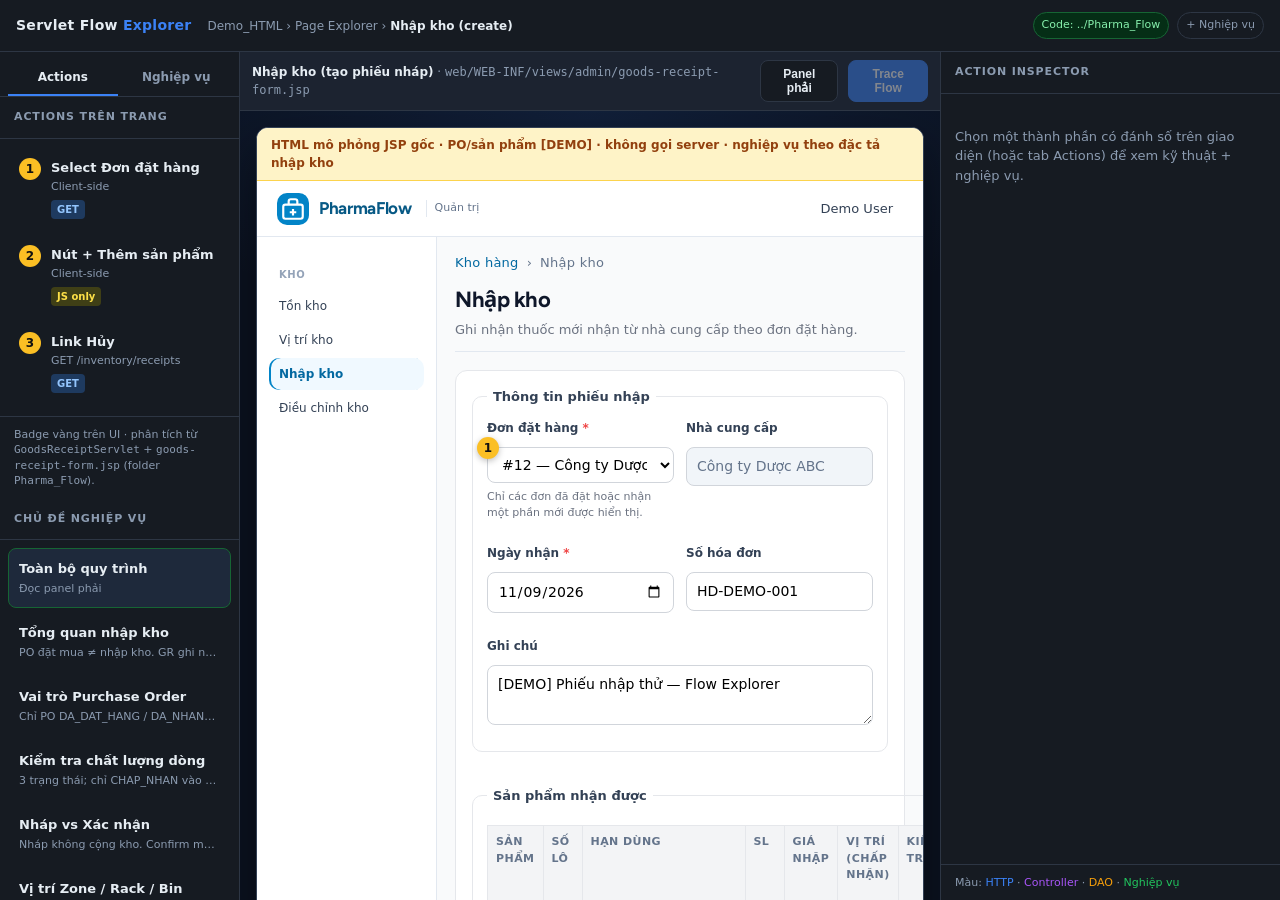
==== nhap-kho-form.html @ ac35ab18 "firsst commit" ====
<!DOCTYPE html>
<html lang="vi">
<head>
  <meta charset="UTF-8">
  <meta name="viewport" content="width=device-width, initial-scale=1.0">
  <title>Page Explorer — Nhập kho | Demo_HTML</title>
  <link rel="stylesheet" href="css/main.css">
  <link rel="stylesheet" href="css/explorer.css">
</head>
<body>
<div class="sfe-app">
  <header class="sfe-topbar">
    <div class="sfe-logo">Servlet Flow <span>Explorer</span></div>
    <div class="sfe-crumb">
      <a class="sfe-crumb-link" href="index.html">Demo_HTML</a>
      › Page Explorer › <strong>Nhập kho (create)</strong>
    </div>
    <div class="sfe-topbar-right">
      <span class="sfe-chip ok">Code: ../Pharma_Flow</span>
      <span class="sfe-chip">+ Nghiệp vụ</span>
    </div>
  </header>

  <div class="sfe-body">
    <aside class="sfe-left">
      <div class="sfe-tabs" role="tablist">
        <button type="button" id="sfeTabActions" class="active" role="tab">Actions</button>
        <button type="button" id="sfeTabBiz" role="tab">Nghiệp vụ</button>
      </div>

      <div class="sfe-left-pane" id="sfeLeftActions">
        <div class="sfe-panel-head">Actions trên trang</div>
        <ul class="sfe-action-list" id="sfeActionList"></ul>
        <div class="sfe-hint-bar">
          Badge vàng trên UI · phân tích từ
          <code>GoodsReceiptServlet</code> + <code>goods-receipt-form.jsp</code>
          (folder <code>Pharma_Flow</code>).
        </div>
      </div>

      <div class="sfe-left-pane" id="sfeLeftBiz" hidden>
        <div class="sfe-panel-head">Chủ đề nghiệp vụ</div>
        <div class="sfe-biz-topics" id="sfeBizTopicList"></div>
      </div>
    </aside>

    <main class="sfe-center">
      <div class="sfe-toolbar">
        <span id="sfePageInfo">Đang tải…</span>
        <span class="spacer"></span>
        <button type="button" class="sfe-btn" id="sfeInspectorToggle">Panel phải</button>
        <button type="button" class="sfe-btn primary" id="sfeTraceBtn" disabled>Trace Flow</button>
      </div>

      <div class="sfe-viewport">
        <div class="sfe-frame admin-layout">
          <div class="sfe-demo-banner">
            HTML mô phỏng JSP gốc · PO/sản phẩm [DEMO] · không gọi server · nghiệp vụ theo đặc tả nhập kho
          </div>

          <header class="admin-topbar">
            <a class="brand" href="#" onclick="return false;">
              <span class="brand-mark">
                <svg width="26" height="26" viewBox="0 0 24 24" fill="none" stroke="currentColor" stroke-width="2" aria-hidden="true">
                  <rect x="3" y="8" width="18" height="13" rx="2"/>
                  <path d="M8 8V5a2 2 0 0 1 2-2h4a2 2 0 0 1 2 2v3"/>
                  <path d="M12 12v6M9 15h6"/>
                </svg>
              </span>
              <span class="brand-name">PharmaFlow</span>
              <span class="brand-tag">Quản trị</span>
            </a>
            <div class="admin-topbar-actions">
              <span class="icon-btn"><span class="icon-label">Demo User</span></span>
            </div>
          </header>

          <div class="admin-shell">
            <aside class="admin-sidebar">
              <nav class="admin-nav" aria-label="Mục quản trị">
                <span class="admin-nav-label">Kho</span>
                <a class="admin-nav-link" href="#" onclick="return false;">Tồn kho</a>
                <a class="admin-nav-link" href="#" onclick="return false;">Vị trí kho</a>
                <a class="admin-nav-link current" href="#" onclick="return false;">Nhập kho</a>
                <a class="admin-nav-link" href="#" onclick="return false;">Điều chỉnh kho</a>
              </nav>
            </aside>

            <div class="admin-main">
              <nav class="crumbs" aria-label="Breadcrumb">
                <a href="#" onclick="return false;">Kho hàng</a>
                <span aria-hidden="true"> › </span>
                <span>Nhập kho</span>
              </nav>

              <div class="section-head">
                <div>
                  <h2>Nhập kho</h2>
                  <p class="section-sub">Ghi nhận thuốc mới nhận từ nhà cung cấp theo đơn đặt hàng.</p>
                </div>
              </div>

              <div class="profile-card">
                <form class="profile-form" method="post" id="grForm"
                      action="/Pharma_Flow/inventory/receipts?action=create"
                      data-reload-url="/Pharma_Flow/inventory/receipts?action=new">

                  <fieldset class="profile-group">
                    <legend>Thông tin phiếu nhập</legend>
                    <div class="profile-grid">
                      <div class="form-field">
                        <label for="purchaseOrderId">Đơn đặt hàng <span class="req">*</span></label>
                        <div class="sfe-hotspot" data-action-id="po-change">
                          <span class="sfe-hotspot-mark">1</span>
                          <select id="purchaseOrderId" name="purchaseOrderId" required>
                            <option value="">— Chọn đơn đặt hàng —</option>
                            <option value="12" selected>#12 — Công ty Dược ABC (2026-11-01)</option>
                            <option value="15">#15 — MedSupply XYZ (2026-11-05)</option>
                          </select>
                        </div>
                        <span class="field-hint">Chỉ các đơn đã đặt hoặc nhận một phần mới được hiển thị.</span>
                      </div>

                      <div class="form-field">
                        <label for="supplierName">Nhà cung cấp</label>
                        <input type="text" id="supplierName" readonly value="Công ty Dược ABC"
                               placeholder="— tự động điền từ đơn đặt hàng —">
                      </div>

                      <div class="form-field">
                        <label for="receiptDate">Ngày nhận <span class="req">*</span></label>
                        <input type="date" id="receiptDate" name="receiptDate" required value="2026-11-09">
                      </div>

                      <div class="form-field">
                        <label for="invoiceNumber">Số hóa đơn</label>
                        <input type="text" id="invoiceNumber" name="invoiceNumber" maxlength="100"
                               value="HD-DEMO-001" placeholder="Tham chiếu hóa đơn nhà cung cấp">
                      </div>
                    </div>

                    <div class="form-field">
                      <label for="note">Ghi chú</label>
                      <textarea id="note" name="note" rows="2" maxlength="500"
                                placeholder="Ghi chú tùy chọn cho phiếu nhập này">[DEMO] Phiếu nhập thử — Flow Explorer</textarea>
                    </div>
                  </fieldset>

                  <fieldset class="profile-group">
                    <legend>Sản phẩm nhận được</legend>
                    <table class="admin-table gr-items-table">
                      <thead>
                      <tr>
                        <th style="width:26%">Sản phẩm</th>
                        <th style="width:13%">Số lô</th>
                        <th style="width:11%">Hạn dùng</th>
                        <th style="width:8%">SL</th>
                        <th style="width:11%">Giá nhập</th>
                        <th style="width:16%">Vị trí (Chấp nhận)</th>
                        <th style="width:11%">Kiểm tra</th>
                        <th style="width:14%">Lý do từ chối</th>
                        <th style="width:6%"></th>
                      </tr>
                      </thead>
                      <tbody id="itemsBody">
                      <tr class="gr-item-row">
                        <td>
                          <select name="poItemId" class="gr-product" required>
                            <option value="">— Sản phẩm —</option>
                            <option value="101" selected
                                    data-product-id="55"
                                    data-ordered="100"
                                    data-received="20"
                                    data-remaining="80"
                                    data-cost="15000">Paracetamol 500mg (PARA500)</option>
                            <option value="102"
                                    data-product-id="56"
                                    data-ordered="50"
                                    data-received="0"
                                    data-remaining="50"
                                    data-cost="22000">Vitamin C 1000mg (VITC1K)</option>
                          </select>
                          <span class="gr-remaining field-hint">Đã đặt: 100 | Đã nhận: 20 | Còn lại: 80</span>
                        </td>
                        <td><input type="text" name="batchNumber" class="gr-batch" maxlength="100" value="LOT-A01" required></td>
                        <td><input type="date" name="expiryDate" class="gr-expiry" value="2027-06-30" required></td>
                        <td><input type="number" name="quantity" class="gr-qty" min="1" step="1" value="40" required></td>
                        <td><input type="number" name="costPrice" class="gr-cost" min="0" step="1" value="15000" required></td>
                        <td class="gr-loc-cell">
                          <select class="gr-zone">
                            <option value="">Khu</option>
                            <option value="1" selected>A</option>
                            <option value="2">B</option>
                          </select>
                          <select class="gr-rack">
                            <option value="">Kệ</option>
                            <option value="11" selected>A-01</option>
                          </select>
                          <select name="binId" class="gr-bin">
                            <option value="">Ngăn</option>
                            <option value="111" selected>A-01-01</option>
                          </select>
                        </td>
                        <td>
                          <select name="inspectionResult" class="gr-inspection">
                            <option value="CHO_KIEM_TRA" selected>Chờ kiểm tra</option>
                            <option value="CHAP_NHAN">Chấp nhận</option>
                            <option value="TU_CHOI">Từ chối</option>
                          </select>
                        </td>
                        <td>
                          <input type="text" name="rejectionReason" class="gr-reason" maxlength="500"
                                 placeholder="VD: Hết hạn, Vỡ hộp" hidden>
                        </td>
                        <td><button type="button" class="btn btn-ghost btn-sm btn-danger gr-remove">Xóa</button></td>
                      </tr>
                      </tbody>
                    </table>

                    <div>
                      <span class="sfe-hotspot sfe-hotspot--inline" data-action-id="add-item">
                        <span class="sfe-hotspot-mark">2</span>
                        <button type="button" class="btn btn-secondary btn-sm" id="addItemBtn">+ Thêm sản phẩm</button>
                      </span>
                      <span class="field-hint">Một sản phẩm trong đơn có thể nhận nhiều lô — thêm dòng khác cho cùng sản phẩm.</span>
                    </div>
                  </fieldset>

                  <div class="gr-summary" id="grSummary">
                    <span>0 dòng chấp nhận (0 đơn vị sẽ vào kho)</span>
                    <span>0 dòng từ chối (0 đơn vị loại ra)</span>
                    <span>Giá trị chấp nhận: 0 VND</span>
                  </div>

                  <div class="profile-actions">
                    <span class="sfe-hotspot sfe-hotspot--inline" data-action-id="cancel-link">
                      <span class="sfe-hotspot-mark">3</span>
                      <a class="btn btn-ghost" href="/Pharma_Flow/inventory/receipts" onclick="return false;">Hủy</a>
                    </span>
                    <span class="sfe-hotspot sfe-hotspot--inline" data-action-id="save-draft">
                      <span class="sfe-hotspot-mark">4</span>
                      <button type="submit" name="submitAction" value="draft" class="btn btn-secondary">Lưu nháp</button>
                    </span>
                  </div>
                </form>
              </div>
            </div>
          </div>
        </div>
      </div>
    </main>

    <aside class="sfe-right">
      <div class="sfe-panel-head" id="sfeRightHead">Action Inspector</div>
      <div class="sfe-inspector" id="sfeInspector"></div>
      <div class="sfe-inspector" id="sfeBizPanel" hidden></div>
      <div class="sfe-hint-bar">
        Màu:
        <span class="sfe-legend-http">HTTP</span> ·
        <span class="sfe-legend-ctrl">Controller</span> ·
        <span class="sfe-legend-dao">DAO</span> ·
        <span class="sfe-legend-ok">Nghiệp vụ</span>
      </div>
    </aside>
  </div>
</div>

<template id="grRowTemplate">
  <tr class="gr-item-row">
    <td>
      <select name="poItemId" class="gr-product" required>
        <option value="">— Sản phẩm —</option>
        <option value="101" data-product-id="55" data-ordered="100" data-received="20" data-remaining="80" data-cost="15000">Paracetamol 500mg (PARA500)</option>
        <option value="102" data-product-id="56" data-ordered="50" data-received="0" data-remaining="50" data-cost="22000">Vitamin C 1000mg (VITC1K)</option>
      </select>
      <span class="gr-remaining field-hint"></span>
    </td>
    <td><input type="text" name="batchNumber" class="gr-batch" maxlength="100" required></td>
    <td><input type="date" name="expiryDate" class="gr-expiry" required></td>
    <td><input type="number" name="quantity" class="gr-qty" min="1" step="1" required></td>
    <td><input type="number" name="costPrice" class="gr-cost" min="0" step="1" required></td>
    <td class="gr-loc-cell">
      <select class="gr-zone"><option value="">Khu</option><option value="1">A</option><option value="2">B</option></select>
      <select class="gr-rack"><option value="">Kệ</option></select>
      <select name="binId" class="gr-bin"><option value="">Ngăn</option></select>
    </td>
    <td>
      <select name="inspectionResult" class="gr-inspection">
        <option value="CHO_KIEM_TRA">Chờ kiểm tra</option>
        <option value="CHAP_NHAN">Chấp nhận</option>
        <option value="TU_CHOI">Từ chối</option>
      </select>
    </td>
    <td><input type="text" name="rejectionReason" class="gr-reason" maxlength="500" placeholder="VD: Hết hạn, Vỡ hộp" hidden></td>
    <td><button type="button" class="btn btn-ghost btn-sm btn-danger gr-remove">Xóa</button></td>
  </tr>
</template>

<script src="data/nhap-kho-form-actions.js"></script>
<script src="data/nhap-kho-nghiep-vu.js"></script>
<script src="js/page-explorer.js"></script>
</body>
</html>
---- css/main.css ----
/* PharmaFlow — Home Page stylesheet */

/* Clean Medical theme — Google Fonts */
@import url('https://fonts.googleapis.com/css2?family=Figtree:wght@400;500;600;700;800&family=Noto+Sans:wght@400;500;600;700&family=IBM+Plex+Mono:wght@500;600&display=swap');

:root {
    --teal-50:  #f0fdfa;
    --teal-100: #ccfbf1;
    --teal-200: #99f6e4;
    --teal-500: #14b8a6;
    --teal-600: #0d9488;
    --teal-700: #0f766e;
    --teal-900: #134e4a;
    --amber-300: #fcd34d;
    --amber-500: #f59e0b;
    --amber-100: #fef3c7;
    --red-500: #ef4444;
    --red-100: #fee2e2;
    --gray-50:  #f9fafb;
    --gray-100: #f3f4f6;
    --gray-200: #e5e7eb;
    --gray-300: #d1d5db;
    --gray-500: #6b7280;
    --gray-700: #374151;
    --gray-900: #111827;
    --radius: 10px;
    --radius-lg: 14px;
    --shadow-sm: 0 1px 2px rgba(15, 23, 42, .06);
    --shadow-md: 0 6px 16px rgba(15, 23, 42, .08);
}

* { box-sizing: border-box; }
html, body { margin: 0; padding: 0; }
body {
    font-family: -apple-system, BlinkMacSystemFont, "Segoe UI", Roboto, "Helvetica Neue", Arial, sans-serif;
    color: var(--gray-900);
    background: var(--gray-50);
    line-height: 1.5;
    font-size: 14px;
}
a { color: var(--teal-700); text-decoration: none; }
a:hover { text-decoration: underline; }

.container {
    max-width: 1200px;
    margin: 0 auto;
    padding: 0 16px;
}

/* ============ Buttons ============ */
.btn {
    display: inline-block;
    padding: 8px 16px;
    border-radius: var(--radius);
    border: 1px solid transparent;
    font-size: 13px;
    font-weight: 500;
    cursor: pointer;
    text-align: center;
    transition: background-color .15s ease, box-shadow .15s ease;
    text-decoration: none;
}
.btn-primary {
    background: var(--teal-600);
    color: #fff;
}
.btn-primary:hover { background: var(--teal-700); text-decoration: none; }
.btn-primary:disabled, .btn-primary[disabled] {
    background: var(--gray-200);
    color: var(--gray-500);
    cursor: not-allowed;
}
.btn-secondary {
    background: #fff;
    color: var(--teal-700);
    border-color: var(--gray-300);
}
.btn-secondary:hover { background: var(--teal-50); border-color: var(--teal-600); text-decoration: none; }
.btn-ghost {
    background: transparent;
    color: var(--teal-700);
    border-color: var(--teal-600);
}
.btn-ghost:hover { background: var(--teal-50); text-decoration: none; }
.btn-lg { padding: 12px 24px; font-size: 15px; }
.btn-sm { padding: 6px 14px; font-size: 12px; }

/* ============ Header ============ */
.site-header {
    background: #fff;
    border-bottom: 1px solid var(--gray-200);
    position: sticky;
    top: 0;
    z-index: 50;
    backdrop-filter: blur(8px);
}
.header-inner {
    display: flex;
    align-items: center;
    gap: 24px;
    padding-top: 10px;
    padding-bottom: 10px;
}
.brand {
    display: flex;
    align-items: center;
    gap: 8px;
    color: var(--teal-900);
    font-weight: 700;
    font-size: 18px;
    flex-shrink: 0;
}
.brand:hover { text-decoration: none; }
.brand-mark {
    display: inline-flex;
    align-items: center;
    justify-content: center;
    width: 32px; height: 32px;
    background: var(--teal-100);
    color: var(--teal-700);
    border-radius: 8px;
}
.brand-tag {
    font-size: 11px;
    font-weight: 400;
    color: var(--gray-500);
    border-left: 1px solid var(--gray-200);
    padding-left: 8px;
}

.main-nav {
    flex: 1;
    display: flex;
    align-items: center;
    gap: 16px;
}
.nav-categories {
    position: relative;
}
.nav-categories-toggle {
    display: inline-flex;
    align-items: center;
    gap: 6px;
    padding: 6px 12px;
    background: var(--teal-50);
    border: 1px solid var(--teal-200);
    color: var(--teal-700);
    border-radius: 8px;
    font-size: 13px;
    cursor: pointer;
}
.nav-categories-menu {
    display: none;
    position: absolute;
    top: calc(100% + 6px);
    left: 0;
    min-width: 200px;
    background: #fff;
    border: 1px solid var(--gray-200);
    border-radius: var(--radius);
    box-shadow: var(--shadow-md);
    list-style: none;
    margin: 0;
    padding: 6px 0;
    z-index: 60;
}
.nav-categories:hover .nav-categories-menu,
.nav-categories:focus-within .nav-categories-menu {
    display: block;
}
.nav-categories-menu li a {
    display: block;
    padding: 8px 14px;
    color: var(--gray-700);
}
.nav-categories-menu li a:hover { background: var(--teal-50); text-decoration: none; }
.nav-categories-menu .empty-hint {
    padding: 8px 14px;
    color: var(--gray-500);
    font-style: italic;
}

.nav-links {
    display: flex;
    list-style: none;
    gap: 18px;
    margin: 0;
    padding: 0;
    align-items: center;
}
.nav-links li {
    display: inline-flex;
    align-items: center;
    gap: 4px;
}
.nav-links a {
    color: var(--gray-700);
    font-weight: 500;
    font-size: 13px;
}
.nav-links a:hover { color: var(--teal-700); text-decoration: none; }
.badge-sale {
    display: inline-block;
    padding: 2px 6px;
    font-size: 10px;
    font-weight: 700;
    color: #fff;
    background: var(--red-500);
    border-radius: 4px;
}

.header-actions {
    display: flex;
    gap: 16px;
    align-items: center;
}
.icon-btn {
    display: inline-flex;
    align-items: center;
    gap: 6px;
    padding: 6px 10px;
    color: var(--gray-700);
    border-radius: 8px;
    font-size: 13px;
}
.icon-btn:hover { background: var(--gray-100); }
.icon-btn.disabled {
    opacity: .5;
    cursor: not-allowed;
}
.icon-label { display: inline-block; }

/* ============ Alert ============ */
.alert {
    padding: 10px 0;
}
.alert-error {
    background: var(--red-100);
    color: #7f1d1d;
    border-bottom: 1px solid #fca5a5;
}

/* ============ Hero ============ */
.hero {
    background: linear-gradient(135deg, var(--teal-50) 0%, #ecfdf5 100%);
    padding: 32px 0;
}
.hero-grid {
    display: grid;
    grid-template-columns: 1.2fr 1fr;
    gap: 32px;
    align-items: center;
}
.hero-eyebrow {
    font-size: 11px;
    font-weight: 700;
    letter-spacing: 1px;
    text-transform: uppercase;
    color: var(--teal-600);
    margin: 0 0 6px;
}
.hero h1 {
    font-size: 32px;
    margin: 0 0 10px;
    color: var(--gray-900);
    line-height: 1.15;
}
.hero-sub {
    font-size: 14px;
    color: var(--gray-500);
    margin: 0 0 18px;
    max-width: 480px;
}
.hero-cta { display: flex; gap: 10px; }

.hero-offer {
    background: #fff;
    border-radius: var(--radius-lg);
    border: 1px solid var(--gray-200);
    box-shadow: var(--shadow-sm);
    padding: 14px 18px;
    font-size: 13px;
}
.offer-head {
    display: flex;
    justify-content: space-between;
    align-items: center;
    margin-bottom: 8px;
}
.offer-label {
    font-size: 11px;
    font-weight: 700;
    text-transform: uppercase;
    color: var(--gray-500);
}
.offer-off {
    background: var(--amber-500);
    color: #fff;
    font-weight: 700;
    font-size: 11px;
    padding: 3px 8px;
    border-radius: 999px;
}
.offer-items {
    list-style: none;
    margin: 0;
    padding: 0;
}
.offer-items li {
    display: flex;
    gap: 10px;
    padding: 6px 0;
    align-items: center;
    border-top: 1px solid var(--gray-100);
}
.offer-items li:first-child { border-top: 0; }
.offer-ic {
    width: 30px; height: 30px;
    border-radius: 8px;
    display: inline-flex;
    align-items: center; justify-content: center;
    background: var(--teal-100);
    color: var(--teal-700);
    font-weight: 700;
    font-size: 12px;
    flex-shrink: 0;
}
.offer-items b { display: block; font-size: 12px; color: var(--gray-700); }
.offer-price { font-size: 11px; color: var(--teal-700); font-weight: 600; }
.offer-note {
    margin: 8px 0 0;
    font-size: 10px;
    color: var(--gray-500);
    font-style: italic;
}

/* ============ Search band ============ */
.search-band {
    padding: 20px 0 8px;
    background: #fff;
    border-bottom: 1px solid var(--gray-200);
}
.search-bar {
    display: flex;
    gap: 8px;
    max-width: 720px;
}
.search-bar input[type="search"] {
    flex: 1;
    padding: 11px 16px;
    border: 1px solid var(--gray-300);
    border-radius: var(--radius);
    font-size: 13px;
    font-family: inherit;
}
.search-bar input[type="search"]:focus {
    outline: none;
    border-color: var(--teal-600);
    box-shadow: 0 0 0 3px var(--teal-100);
}
.search-meta {
    display: flex;
    justify-content: space-between;
    align-items: center;
    max-width: 720px;
    margin-top: 8px;
    font-size: 12px;
    color: var(--gray-500);
    flex-wrap: wrap;
    gap: 8px;
}
.quick-label { color: var(--gray-500); margin-right: 4px; }
.quick-search a {
    color: var(--teal-700);
    margin-right: 10px;
}
.help-links a {
    display: inline-flex;
    align-items: center;
    gap: 4px;
    color: var(--gray-700);
    margin-left: 14px;
}

/* ============ Sections ============ */
.section {
    padding: 24px 0 8px;
}
.section-head {
    display: flex;
    justify-content: space-between;
    align-items: baseline;
    margin-bottom: 14px;
}
.section-head h2 {
    font-size: 18px;
    margin: 0;
    color: var(--gray-900);
}
.section-sub {
    margin: 4px 0 0;
    font-size: 12px;
    color: var(--gray-500);
}
.view-all {
    font-size: 12px;
    font-weight: 600;
    color: var(--teal-700);
}
.view-all:hover { text-decoration: underline; }

/* Categories grid */
.category-grid {
    list-style: none;
    margin: 0;
    padding: 0;
    display: grid;
    grid-template-columns: repeat(auto-fill, minmax(160px, 1fr));
    gap: 12px;
}
.category-tile {
    display: flex;
    flex-direction: column;
    align-items: center;
    gap: 8px;
    padding: 18px 10px 14px;
    background: #fff;
    border: 1px solid var(--gray-200);
    border-radius: var(--radius-lg);
    color: var(--gray-700);
    text-align: center;
}
.category-tile:hover {
    border-color: var(--teal-600);
    background: var(--teal-50);
    text-decoration: none;
}
.cat-icon {
    width: 48px; height: 48px;
    border-radius: 50%;
    background: var(--teal-100);
    color: var(--teal-700);
    display: inline-flex;
    align-items: center;
    justify-content: center;
}
.cat-name { font-size: 13px; font-weight: 500; }

/* Promo banners */
.promo-grid {
    display: grid;
    grid-template-columns: repeat(2, 1fr);
    gap: 12px;
}
.promo {
    border-radius: var(--radius-lg);
    padding: 18px 20px;
    display: flex;
    justify-content: space-between;
    align-items: center;
    gap: 16px;
}
.promo h3 { margin: 4px 0 4px; font-size: 16px; }
.promo p { margin: 0 0 12px; font-size: 12px; opacity: .85; }
.promo-tag {
    display: inline-block;
    font-size: 10px;
    font-weight: 700;
    text-transform: uppercase;
    letter-spacing: .5px;
    padding: 3px 8px;
    border-radius: 999px;
    background: rgba(255,255,255,.6);
}
.promo-a { background: var(--amber-100); color: #7c2d12; }
.promo-a .promo-tag { color: #92400e; }
.promo-b { background: var(--teal-100); color: var(--teal-900); }
.promo-b .promo-tag { color: var(--teal-700); }
.promo-art { flex-shrink: 0; opacity: .8; }

/* Products */
.product-grid {
    display: grid;
    grid-template-columns: repeat(auto-fill, minmax(220px, 1fr));
    gap: 14px;
}
.product-card {
    background: #fff;
    border: 1px solid var(--gray-200);
    border-radius: var(--radius-lg);
    padding: 12px;
    display: flex;
    flex-direction: column;
    transition: box-shadow .15s ease, border-color .15s ease;
}
.product-card:hover {
    border-color: var(--teal-200);
    box-shadow: var(--shadow-md);
}
.product-thumb {
    position: relative;
    height: 110px;
    border-radius: var(--radius);
    background: var(--teal-50);
    display: flex;
    align-items: center;
    justify-content: center;
    margin-bottom: 10px;
}
.product-thumb-otc { background: var(--teal-50); color: var(--teal-600); }
.product-thumb-rx { background: var(--amber-100); color: var(--amber-500); }
.product-thumb-restricted { background: var(--red-100); color: var(--red-500); }
.thumb-glyph {
    font-size: 36px;
    font-weight: 700;
}
.badge {
    display: inline-block;
    font-size: 10px;
    font-weight: 600;
    padding: 2px 6px;
    border-radius: 4px;
    background: var(--gray-200);
    color: var(--gray-700);
}
.product-thumb .badge {
    position: absolute;
    top: 6px;
    right: 6px;
}
.badge-instock { background: var(--teal-100); color: var(--teal-700); }
.badge-rx { background: var(--amber-100); color: #92400e; }
.badge-restricted { background: var(--red-100); color: #991b1b; }
.badge-out-of-stock { background: var(--gray-200); color: var(--gray-700); }

.product-name {
    margin: 0 0 4px;
    font-size: 13px;
    font-weight: 600;
    line-height: 1.3;
    min-height: 34px;
}
.product-name a {
    color: var(--gray-900);
}
.product-name a:hover { color: var(--teal-700); text-decoration: none; }
.product-meta {
    margin: 0 0 8px;
    font-size: 11px;
    color: var(--gray-500);
}
.price-row {
    display: flex;
    align-items: center;
    gap: 6px;
    margin-bottom: 10px;
}
.price {
    font-size: 16px;
    font-weight: 700;
    color: var(--gray-900);
}
.unit { font-size: 11px; color: var(--gray-500); }
.price-row .badge { margin-left: auto; }

.actions {
    display: flex;
    gap: 6px;
    margin-top: auto;
}
.actions .btn { flex: 1; padding: 7px 10px; font-size: 12px; }

/* Empty / loading states */
.empty-state {
    padding: 32px 12px;
    text-align: center;
    background: #fff;
    border: 1px dashed var(--gray-300);
    border-radius: var(--radius-lg);
    color: var(--gray-500);
}
.empty-state p { margin: 0; font-size: 13px; }

/* Footer */
.site-footer {
    margin-top: 32px;
    padding: 24px 0 16px;
    background: #fff;
    border-top: 1px solid var(--gray-200);
}
.trust-badges {
    list-style: none;
    margin: 0 0 18px;
    padding: 0;
    display: grid;
    grid-template-columns: repeat(auto-fit, minmax(220px, 1fr));
    gap: 18px;
}
.trust-badges li {
    display: flex;
    gap: 12px;
    align-items: flex-start;
}
.badge-icon {
    width: 40px; height: 40px;
    border-radius: 10px;
    background: var(--teal-100);
    color: var(--teal-700);
    display: inline-flex;
    align-items: center;
    justify-content: center;
    flex-shrink: 0;
}
.trust-badges strong { display: block; font-size: 13px; margin-bottom: 2px; }
.trust-badges p { margin: 0; font-size: 11px; color: var(--gray-500); }
.footer-bar {
    padding-top: 14px;
    border-top: 1px solid var(--gray-100);
    text-align: center;
    font-size: 12px;
    color: var(--gray-500);
}

/* Error page */
.error-page {
    min-height: 100vh;
    display: flex;
    align-items: center;
    justify-content: center;
    padding: 24px;
}
.error-card {
    background: #fff;
    border: 1px solid var(--gray-200);
    border-radius: var(--radius-lg);
    padding: 32px;
    text-align: center;
    max-width: 420px;
}
.error-card h1 { margin: 0 0 8px; font-size: 36px; color: var(--gray-900); }
.error-card p { margin: 0 0 20px; color: var(--gray-500); }

/* Responsive */
@media (max-width: 900px) {
    .hero-grid { grid-template-columns: 1fr; }
    .promo-grid { grid-template-columns: 1fr; }
    .header-inner { flex-wrap: wrap; }
    .nav-links { flex-wrap: wrap; gap: 10px; }
}
@media (max-width: 560px) {
    .hero h1 { font-size: 24px; }
    .product-grid { grid-template-columns: repeat(2, 1fr); }
    .category-grid { grid-template-columns: repeat(3, 1fr); }
}

/* ============ Auth pages ============ */
.auth-page {
    min-height: 100vh;
    display: flex;
    align-items: center;
    justify-content: center;
    background: linear-gradient(135deg, var(--teal-50) 0%, #ecfdf5 100%);
    padding: 24px 16px;
}
.auth-card {
    width: 100%;
    max-width: 420px;
    background: #fff;
    border-radius: var(--radius-lg);
    box-shadow: var(--shadow-md);
    padding: 32px 28px;
}
.auth-brand {
    display: inline-flex;
    align-items: center;
    gap: 8px;
    color: var(--teal-600);
    font-weight: 700;
    font-size: 18px;
    text-decoration: none;
    margin-bottom: 18px;
}
.auth-card h1 {
    margin: 0 0 6px;
    font-size: 24px;
    color: var(--gray-900);
}
.auth-sub {
    margin: 0 0 22px;
    color: var(--gray-500);
    font-size: 14px;
}
.auth-form { display: flex; flex-direction: column; gap: 14px; }
.form-field { display: flex; flex-direction: column; gap: 6px; }
.form-field label {
    font-size: 13px;
    font-weight: 600;
    color: var(--gray-700);
}
.form-field input {
    padding: 10px 12px;
    border: 1px solid var(--gray-300);
    border-radius: var(--radius);
    font-size: 14px;
    font-family: inherit;
    transition: border-color .15s, box-shadow .15s;
}
.form-field input:focus {
    outline: none;
    border-color: var(--teal-500);
    box-shadow: 0 0 0 3px var(--teal-100);
}
.field-error {
    color: var(--red-500);
    font-size: 12px;
}
.btn-block { width: 100%; justify-content: center; }
.alert {
    padding: 10px 14px;
    border-radius: var(--radius);
    font-size: 13px;
    margin-bottom: 16px;
}
.alert-error { background: var(--red-100); color: #7f1d1d; border: 1px solid #fca5a5; }
.alert-success { background: #d1fae5; color: #065f46; border: 1px solid #6ee7b7; }
.auth-alt {
    margin: 16px 0 0;
    text-align: center;
    font-size: 13px;
    color: var(--gray-500);
}
.auth-alt a { color: var(--teal-600); font-weight: 600; text-decoration: none; }
.auth-alt a:hover { text-decoration: underline; }

/* ============ Customer profile ============ */
.profile-wrap { max-width: 760px; }
.profile-card {
    background: var(--white, #fff);
    border: 1px solid var(--gray-200, #e5e7eb);
    border-radius: var(--radius, 8px);
    padding: 24px;
}
.profile-form { display: flex; flex-direction: column; gap: 20px; }
.profile-group {
    border: 1px solid var(--gray-200, #e5e7eb);
    border-radius: var(--radius, 8px);
    padding: 16px;
    margin: 0;
    display: flex;
    flex-direction: column;
    gap: 14px;
}
.profile-group legend {
    font-size: 13px;
    font-weight: 600;
    color: var(--gray-700, #374151);
    padding: 0 6px;
}
.profile-grid {
    display: grid;
    grid-template-columns: repeat(3, 1fr);
    gap: 12px;
}
@media (max-width: 640px) { .profile-grid { grid-template-columns: 1fr; } }
.form-field input[readonly], .form-field input[disabled] {
    background: var(--gray-100, #f3f4f6);
    color: var(--gray-500, #6b7280);
    cursor: not-allowed;
}
.field-hint { font-size: 12px; color: var(--gray-500, #6b7280); }
/* Read-only value rendered as plain text instead of a disabled input
   (e.g. immutable employee role on the staff edit form). */
.field-static {
    padding: 10px 12px;
    font-size: 14px;
    font-weight: 600;
    color: var(--ink, #111827);
    background: var(--gray-100, #f3f4f6);
    border: 1px solid var(--gray-200, #e5e7eb);
    border-radius: var(--radius, 8px);
}
.profile-actions { display: flex; gap: 10px; justify-content: flex-end; }
.req { color: var(--red-500, #ef4444); }

/* ============ Admin ============ */
.admin-card {
    background: var(--white, #fff);
    border: 1px solid var(--gray-200, #e5e7eb);
    border-radius: var(--radius, 8px);
    padding: 20px;
    overflow-x: auto;
}
.admin-links { margin: 0; padding-left: 18px; line-height: 1.9; }
.admin-links a { color: var(--teal-600, #0d9488); font-weight: 600; text-decoration: none; }
.admin-links a:hover { text-decoration: underline; }
.admin-table {
    width: 100%;
    border-collapse: collapse;
    font-size: 14px;
}
.admin-table th, .admin-table td {
    text-align: left;
    padding: 10px 12px;
    border-bottom: 1px solid var(--gray-200, #e5e7eb);
    vertical-align: middle;
}
.admin-table thead th {
    font-size: 12px;
    text-transform: uppercase;
    letter-spacing: .04em;
    color: var(--gray-500, #6b7280);
    background: var(--gray-50, #f9fafb);
}
.admin-table tbody tr:hover { background: var(--gray-50, #f9fafb); }
.col-desc { max-width: 380px; color: var(--gray-500, #6b7280); }
.col-actions { white-space: nowrap; }

/* Fixed-layout tables: even column widths regardless of content.
   Each table scopes its own widths via a modifier class. */
.admin-table-fixed { table-layout: fixed; }
.admin-table-fixed td { overflow: hidden; text-overflow: ellipsis; white-space: nowrap; }
.admin-table-fixed td .field-hint { white-space: normal; }

/* Products */
.table-products th.col-id     { width: 5%; }
.table-products th            { width: 18%; }   /* Name takes leftover share */
.table-products th.col-cat    { width: 12%; }
.table-products th.col-sku    { width: 10%; }
.table-products th.col-type   { width: 8%; }
.table-products th.col-price  { width: 11%; }
.table-products th.col-num    { width: 7%; }
.table-products th.col-status { width: 9%; }
.table-products th.col-act    { width: 15%; }

/* Categories */
.table-categories th.col-id     { width: 8%; }
.table-categories th.col-name   { width: 24%; }
.table-categories th            { width: 42%; }   /* Description — default col */
.table-categories th.col-status { width: 12%; }
.table-categories th.col-act    { width: 14%; }

/* Suppliers */
.table-suppliers th.col-id     { width: 6%; }
.table-suppliers th            { width: 18%; }   /* Supplier Name / Contact Person / Phone / Email */
.table-suppliers th.col-status { width: 10%; }
.table-suppliers th.col-act    { width: 14%; }

/* Purchase orders */
.table-purchase-orders th.col-id     { width: 7%; }
.table-purchase-orders th            { width: 20%; }   /* Supplier — default col */
.table-purchase-orders th.col-date   { width: 12%; }
.table-purchase-orders th.col-price  { width: 12%; }
.table-purchase-orders th.col-source { width: 12%; }
.table-purchase-orders th.col-status { width: 14%; }
.table-purchase-orders th.col-act    { width: 12%; }

/* Inputs inside the PO items table */
.po-items-table select,
.po-items-table input {
    width: 100%;
    padding: 8px 10px;
    border: 1px solid var(--gray-300, #d1d5db);
    border-radius: var(--radius, 8px);
    font-size: 13px;
    font-family: inherit;
    background: var(--white, #fff);
    box-sizing: border-box;
}
.po-items-table input:focus, .po-items-table select:focus {
    outline: none;
    border-color: var(--teal-500, #14b8a6);
    box-shadow: 0 0 0 3px var(--teal-100, #ccfbf1);
}
.po-sku, .po-code { font-size: 13px; color: var(--gray-500, #6b7280); }

/* PO status badges */
.po-ban-nhap           { background: var(--gray-200, #e5e7eb); color: var(--gray-600, #4b5563); }
.po-da-dat-hang        { background: #dbeafe; color: #1e40af; }
.po-da-nhan-mot-phan   { background: #fef3c7; color: #92400e; }
.po-da-nhan-du         { background: #d1fae5; color: #065f46; }
.po-da-huy             { background: var(--red-100, #fee2e2); color: var(--red-500, #ef4444); }

.inline-form { display: inline; margin-left: 6px; }
.status-badge {
    display: inline-block;
    padding: 3px 10px;
    border-radius: 999px;
    font-size: 11px;
    font-weight: 700;
    letter-spacing: .03em;
}
.status-active { background: #d1fae5; color: #065f46; }
.status-inactive { background: var(--gray-200, #e5e7eb); color: var(--gray-600, #4b5563); }
.btn-danger { color: var(--red-500, #ef4444); }
.btn-danger:hover { background: var(--red-100, #fee2e2); }
.btn-success { color: #059669; }
.btn-success:hover { background: #d1fae5; }
.form-field select {
    padding: 10px 12px;
    border: 1px solid var(--gray-300, #d1d5db);
    border-radius: var(--radius, 8px);
    font-size: 14px;
    font-family: inherit;
    background: var(--white, #fff);
}
.form-field select:focus {
    outline: none;
    border-color: var(--teal-500, #14b8a6);
    box-shadow: 0 0 0 3px var(--teal-100, #ccfbf1);
}
.check-label {
    display: flex;
    align-items: center;
    gap: 8px;
    font-size: 14px;
    font-weight: 500;
    color: var(--gray-700, #374151);
    cursor: pointer;
    padding-top: 26px;
}
.check-label input[type="checkbox"] { width: 16px; height: 16px; accent-color: var(--teal-600, #0d9488); }

/* Filter bar (admin list pages) */
.filter-bar {
    display: flex;
    flex-wrap: wrap;
    gap: 10px;
    margin-bottom: 16px;
    align-items: center;
}
.filter-bar input[type="search"] {
    flex: 1 1 220px;
    padding: 9px 12px;
    border: 1px solid var(--gray-300, #d1d5db);
    border-radius: var(--radius, 8px);
    font-size: 14px;
    font-family: inherit;
}
.filter-bar select {
    padding: 9px 12px;
    border: 1px solid var(--gray-300, #d1d5db);
    border-radius: var(--radius, 8px);
    font-size: 14px;
    font-family: inherit;
    background: var(--white, #fff);
}

/* Type badge */
.type-badge {
    display: inline-block;
    padding: 2px 8px;
    border-radius: 4px;
    font-size: 11px;
    font-weight: 700;
    letter-spacing: .03em;
}
.type-otc        { background: var(--teal-100, #ccfbf1); color: var(--teal-700, #0f766e); }
.type-rx         { background: #dbeafe; color: #1e40af; }
.type-restricted { background: #fef3c7; color: #92400e; }

/* Pagination */
.pager { display: flex; gap: 6px; margin-top: 16px; justify-content: center; }
.pager-num {
    min-width: 32px;
    padding: 6px 10px;
    text-align: center;
    border: 1px solid var(--gray-300, #d1d5db);
    border-radius: var(--radius, 8px);
    font-size: 13px;
    text-decoration: none;
    color: var(--gray-700, #374151);
}
.pager-num:hover { background: var(--teal-50, #f0fdfa); border-color: var(--teal-500, #14b8a6); }
.pager-num.current {
    background: var(--teal-600, #0d9488);
    border-color: var(--teal-600, #0d9488);
    color: #fff;
    font-weight: 700;
}

/* ============ Admin layout (sidebar + topbar + footer) ============ */
.admin-layout {
    display: flex;
    flex-direction: column;
    min-height: 100vh;
    background: var(--gray-50, #f9fafb);
}
.admin-topbar {
    display: flex;
    align-items: center;
    justify-content: space-between;
    gap: 16px;
    padding: 0 20px;
    height: 56px;
    background: var(--white, #fff);
    border-bottom: 1px solid var(--gray-200, #e5e7eb);
    position: sticky;
    top: 0;
    z-index: 10;
}
.admin-topbar .brand { display: flex; align-items: center; gap: 10px; color: var(--teal-700, #0f766e); text-decoration: none; }
.admin-topbar .brand-mark { display: grid; place-items: center; }
.admin-topbar .brand-name { font-size: 17px; font-weight: 700; }
.admin-topbar .brand-tag { font-size: 11px; color: var(--gray-500, #6b7280); margin-left: 4px; }
.admin-topbar-actions { display: flex; gap: 8px; align-items: center; }
.admin-topbar .icon-btn {
    display: inline-flex;
    align-items: center;
    gap: 6px;
    padding: 6px 10px;
    border-radius: var(--radius, 8px);
    color: var(--gray-700, #374151);
    text-decoration: none;
    font-size: 13px;
}
.admin-topbar .icon-btn:hover { background: var(--gray-100, #f3f4f6); }

.admin-shell {
    flex: 1;
    display: flex;
    align-items: stretch;
    min-height: 0;
}
.admin-sidebar {
    width: 220px;
    flex-shrink: 0;
    background: var(--white, #fff);
    border-right: 1px solid var(--gray-200, #e5e7eb);
    padding: 16px 12px;
}
.admin-nav { display: flex; flex-direction: column; gap: 2px; }
.admin-nav-label {
    font-size: 11px;
    font-weight: 700;
    letter-spacing: .06em;
    text-transform: uppercase;
    color: var(--gray-400, #9ca3af);
    padding: 14px 10px 6px;
}
.admin-nav-link {
    display: block;
    padding: 9px 12px;
    border-radius: var(--radius, 8px);
    font-size: 14px;
    font-weight: 500;
    color: var(--gray-700, #374151);
    text-decoration: none;
}
.admin-nav-link:hover { background: var(--gray-100, #f3f4f6); }
.admin-nav-link.current {
    background: var(--teal-50, #f0fdfa);
    color: var(--teal-700, #0f766e);
    font-weight: 600;
}

.admin-main {
    flex: 1;
    min-width: 0;
    padding: 24px 28px;
}
.admin-main .section-head { margin-bottom: 18px; }
.admin-main .section-head h2 { margin: 0; }

.admin-footer {
    display: flex;
    align-items: center;
    justify-content: space-between;
    padding: 12px 24px;
    border-top: 1px solid var(--gray-200, #e5e7eb);
    background: var(--white, #fff);
    font-size: 12px;
    color: var(--gray-500, #6b7280);
}

@media (max-width: 800px) {
    .admin-shell { flex-direction: column; }
    .admin-sidebar { width: 100%; border-right: none; border-bottom: 1px solid var(--gray-200, #e5e7eb); }
    .admin-nav { flex-direction: row; flex-wrap: wrap; }
    .admin-nav-label { width: 100%; }
}

/* ============ Product detail ============ */
.crumbs {
    font-size: 13px;
    color: var(--gray-500, #6b7280);
    margin-bottom: 18px;
}
.crumbs a { color: var(--teal-600, #0d9488); text-decoration: none; }
.crumbs a:hover { text-decoration: underline; }

.pd-grid {
    display: grid;
    grid-template-columns: 340px 1fr;
    gap: 32px;
    align-items: start;
}
@media (max-width: 760px) { .pd-grid { grid-template-columns: 1fr; } }

.pd-thumb {
    aspect-ratio: 1;
    border-radius: var(--radius, 8px);
    border: 1px solid var(--gray-200, #e5e7eb);
    display: grid;
    place-items: center;
    position: relative;
    background: var(--gray-50, #f9fafb);
}
.pd-thumb .thumb-glyph { font-size: 72px; font-weight: 700; opacity: .5; }
.pd-thumb .badge { position: absolute; top: 12px; left: 12px; }

.pd-info { display: flex; flex-direction: column; gap: 14px; }
.pd-title { margin: 0; font-size: 26px; line-height: 1.25; }
.pd-meta { color: var(--gray-500, #6b7280); font-size: 14px; margin: 0; }

.pd-facts {
    display: grid;
    grid-template-columns: repeat(auto-fit, minmax(200px, 1fr));
    gap: 10px 20px;
    margin: 0;
    padding: 14px;
    background: var(--gray-50, #f9fafb);
    border-radius: var(--radius, 8px);
    font-size: 13px;
}
.pd-facts dt { font-weight: 600; color: var(--gray-500, #6b7280); font-size: 12px; }
.pd-facts dd { margin: 2px 0 0; }
.pd-facts a { color: var(--teal-600, #0d9488); text-decoration: none; }
.pd-facts a:hover { text-decoration: underline; }

.pd-buy {
    display: flex;
    align-items: center;
    gap: 20px;
    flex-wrap: wrap;
    padding-top: 8px;
    border-top: 1px solid var(--gray-200, #e5e7eb);
}
.pd-price { font-size: 24px; font-weight: 700; color: var(--teal-700, #0f766e); }
.pd-price .unit { font-size: 13px; font-weight: 400; color: var(--gray-500, #6b7280); }
.pd-actions { display: flex; flex-direction: column; gap: 4px; }

/* ============================================================
   CLEAN MEDICAL — theme override (keep at end of file)
   White surfaces + sky-blue accents + modern sans type.
   ============================================================ */
:root {
    /* Sky-blue medical scale */
    --sky-50:  #f0f9ff;
    --sky-100: #e0f2fe;
    --sky-200: #bae6fd;
    --sky-500: #0ea5e9;
    --sky-600: #0284c7;
    --sky-700: #0369a1;
    --sky-800: #075985;
    --sky-900: #0c4a6e;
    --ink:     #0f172a;
    /* Remap legacy tokens → sky palette */
    --teal-50:  var(--sky-50);
    --teal-100: var(--sky-100);
    --teal-200: var(--sky-200);
    --teal-500: var(--sky-500);
    --teal-600: var(--sky-600);
    --teal-700: var(--sky-700);
    --teal-900: var(--sky-900);
    --amber-100: #fef3c7;
    --amber-500: #d97706;
    --gray-50:  #f8fafc;
    --gray-100: #f1f5f9;
    --gray-200: #e2e8f0;
    --gray-300: #cbd5e1;
    --gray-400: #94a3b8;
    --gray-500: #64748b;
    --gray-700: #334155;
    --gray-900: var(--ink);
    --radius:    10px;
    --radius-lg: 14px;
    --shadow-sm: 0 1px 2px rgba(2, 32, 71, .05);
    --shadow-md: 0 8px 20px rgba(2, 32, 71, .08);
    --font-display: 'Figtree', 'Noto Sans', system-ui, sans-serif;
    --font-body:    'Noto Sans', 'Figtree', system-ui, sans-serif;
    --font-mono:    'IBM Plex Mono', ui-monospace, monospace;
}

body {
    font-family: var(--font-body);
    color: var(--ink);
    background: var(--gray-50);
}

/* Display type */
h1, h2, h3, .brand-name, .hero h1, .section-head h2, .pd-title,
.auth-card h1, .admin-main h2 {
    font-family: var(--font-display);
    font-weight: 700;
    letter-spacing: -.02em;
    color: var(--ink);
}

/* Numbers that deserve mono */
.price, .pd-price, .sku, .admin-table td:first-child, .offer-price {
    font-family: var(--font-mono);
    font-feature-settings: "tnum";
}

/* ---------- Header ---------- */
.site-header {
    background: #fff;
    border-bottom: 1px solid var(--gray-200);
    box-shadow: var(--shadow-sm);
}
.brand-mark {
    background: var(--sky-600);
    color: #fff;
    border-radius: 10px;
}
.brand-name { color: var(--sky-800); font-size: 20px; }
.brand-tag  { color: var(--gray-400); }
.nav-categories-toggle {
    background: var(--sky-50);
    border-color: var(--sky-200);
    color: var(--sky-700);
    border-radius: 999px;
}
.nav-links a { color: var(--gray-700); font-weight: 500; }
.nav-links a:hover { color: var(--sky-700); }
.badge-sale { background: var(--red-500); border-radius: 999px; padding: 2px 8px; }
.icon-btn:hover { background: var(--sky-50); color: var(--sky-700); }

/* ---------- Hero ---------- */
.hero {
    background:
        radial-gradient(900px 420px at 12% -20%, var(--sky-100), transparent 60%),
        linear-gradient(180deg, #fff 0%, var(--sky-50) 100%);
    border-bottom: 1px solid var(--sky-100);
    padding: 52px 0 44px;
}
.hero-eyebrow {
    color: var(--sky-600);
    font-size: 11px;
    font-weight: 700;
    letter-spacing: .14em;
    text-transform: uppercase;
}
.hero h1 { font-size: 42px; font-weight: 800; line-height: 1.08; }
.hero-sub { color: var(--gray-500); font-size: 15px; line-height: 1.6; }
.hero-offer {
    background: #fff;
    border: 1px solid var(--sky-100);
    box-shadow: var(--shadow-md);
}
.offer-off { background: var(--sky-600); color: #fff; }
.offer-ic { background: var(--sky-100); color: var(--sky-700); }
.offer-price { color: var(--sky-700); }

/* ---------- Search band ---------- */
.search-band { background: #fff; border-bottom: 1px solid var(--gray-200); }
.search-bar input[type="search"]:focus {
    border-color: var(--sky-500);
    box-shadow: 0 0 0 3px var(--sky-100);
}
.quick-search a { color: var(--sky-700); }

/* ---------- Buttons ---------- */
.btn {
    border-radius: var(--radius);
    font-family: var(--font-body);
    font-weight: 600;
    letter-spacing: .01em;
    transition: transform .12s ease, box-shadow .15s ease, background .15s ease;
}
.btn-primary {
    background: var(--sky-600);
    color: #fff;
    box-shadow: 0 1px 2px rgba(2, 132, 199, .3);
}
.btn-primary:hover { background: var(--sky-700); transform: translateY(-1px); text-decoration: none; }
.btn-secondary { color: var(--sky-700); border-color: var(--gray-300); background: #fff; }
.btn-secondary:hover { border-color: var(--sky-500); background: var(--sky-50); }
.btn-ghost { color: var(--sky-700); border-color: var(--sky-200); }
.btn-ghost:hover { background: var(--sky-50); }

/* ---------- Cards ---------- */
.product-card {
    background: #fff;
    border: 1px solid var(--gray-200);
    border-radius: var(--radius-lg);
    padding: 14px;
    transition: transform .15s ease, box-shadow .2s ease, border-color .15s ease;
}
.product-card:hover {
    border-color: var(--sky-200);
    transform: translateY(-3px);
    box-shadow: var(--shadow-md);
}
.product-thumb { border-radius: var(--radius); }
.product-thumb-otc        { background: var(--sky-50);  color: var(--sky-600); }
.product-thumb-rx         { background: var(--amber-100); color: var(--amber-500); }
.product-thumb-restricted { background: var(--red-100);  color: var(--red-500); }
.thumb-glyph { font-weight: 700; }
.badge-instock { background: var(--sky-100); color: var(--sky-700); }
.product-name a { color: var(--ink); font-weight: 600; }
.product-name a:hover { color: var(--sky-700); }
.product-meta { color: var(--gray-500); }
.price { color: var(--sky-700); }

/* ---------- Section headers ---------- */
.section-head { border-bottom: 1px solid var(--gray-200); padding-bottom: 12px; }
.section-head h2 { font-size: 26px; }
.section-sub { color: var(--gray-500); }
.view-all { font-size: 12px; font-weight: 700; letter-spacing: .04em; text-transform: uppercase; color: var(--sky-600); }

/* ---------- Category tiles ---------- */
.category-tile {
    background: #fff;
    border: 1px solid var(--gray-200);
    border-radius: var(--radius-lg);
}
.category-tile:hover { border-color: var(--sky-500); background: var(--sky-50); }
.cat-icon { background: var(--sky-100); color: var(--sky-700); }
.cat-name { font-weight: 600; }

/* ---------- Promos ---------- */
.promo {
    border-radius: var(--radius-lg);
    border: 1px solid var(--gray-200);
}
.promo-a { background: linear-gradient(135deg, var(--sky-600), var(--sky-800)); color: #fff; border: 0; }
.promo-a p { color: var(--sky-100); }
.promo-a .promo-tag { background: rgba(255,255,255,.18); color: #fff; }
.promo-b { background: #fff; }
.promo-b .promo-tag { background: var(--amber-100); color: #92400e; }
.promo-tag {
    font-size: 10px;
    letter-spacing: .1em;
    text-transform: uppercase;
    font-weight: 700;
}

/* ---------- Auth ---------- */
.auth-page {
    background:
        radial-gradient(720px 400px at 50% -10%, var(--sky-100), transparent 60%),
        var(--gray-50);
}
.auth-card {
    background: #fff;
    border: 1px solid var(--gray-200);
    box-shadow: var(--shadow-md);
    border-radius: 16px;
}
.auth-brand { color: var(--sky-600); }
.auth-sub { color: var(--gray-500); }
.auth-alt a { color: var(--sky-600); }

/* ---------- Forms ---------- */
.form-field label {
    font-size: 13px;
    font-weight: 600;
    color: var(--gray-700);
}
.form-field input, .form-field select, .form-field textarea {
    background: #fff;
    border: 1px solid var(--gray-300);
    border-radius: var(--radius);
    font-family: inherit;
    font-size: 14px;
    padding: 10px 12px;
}
.form-field textarea { resize: vertical; line-height: 1.5; }
.form-field input:focus, .form-field select:focus, .form-field textarea:focus {
    outline: none;
    border-color: var(--sky-500);
    box-shadow: 0 0 0 3px var(--sky-100);
}

/* ---------- Admin ---------- */
.admin-layout { background: var(--gray-50); }
.admin-topbar { background: #fff; border-bottom: 1px solid var(--gray-200); }
.admin-topbar .brand-name { color: var(--sky-800); }
.admin-topbar .icon-btn:hover { background: var(--sky-50); color: var(--sky-700); }
.admin-sidebar { background: #fff; border-right: 1px solid var(--gray-200); }
.admin-nav-label { color: var(--gray-400); }
.admin-nav-link:hover { background: var(--gray-100); }
.admin-nav-link.current {
    background: var(--sky-50);
    color: var(--sky-700);
    box-shadow: inset 2px 0 0 var(--sky-600);
}
.admin-card {
    background: #fff;
    border: 1px solid var(--gray-200);
    border-radius: var(--radius-lg);
    box-shadow: var(--shadow-sm);
}
.admin-table thead th {
    background: var(--gray-50);
    color: var(--gray-500);
    border-bottom: 1px solid var(--gray-200);
}
.admin-table tbody tr:hover { background: var(--sky-50); }
.admin-table td { border-bottom: 1px solid var(--gray-200); }
.admin-footer { background: #fff; border-top: 1px solid var(--gray-200); }
.status-badge { font-weight: 700; }
.type-badge   { font-weight: 700; }
.pager-num.current { background: var(--sky-600); border-color: var(--sky-600); }
.pager-num:hover { background: var(--sky-50); border-color: var(--sky-500); }

/* ---------- Footer ---------- */
.site-footer {
    background: var(--sky-900);
    color: var(--sky-100);
    border-top: 0;
}
.site-footer a { color: var(--sky-100); }
.site-footer a:hover { color: #fff; }
.trust-badges .badge-icon {
    background: rgba(255,255,255,.12);
    color: var(--sky-200);
}
.trust-badges p { color: var(--sky-200); }
.footer-bar { border-top-color: rgba(255,255,255,.15); color: var(--sky-200); }

/* ---------- Details ---------- */
.crumbs { font-size: 12px; letter-spacing: .02em; color: var(--gray-400); }
.crumbs a { color: var(--sky-600); font-weight: 500; }
.crumbs a:hover { color: var(--sky-700); }
.crumbs > span { color: var(--gray-500); }

.pd-grid {
    background: #fff;
    border: 1px solid var(--gray-200);
    border-radius: var(--radius-lg);
    padding: 28px;
    gap: 40px;
}
.pd-thumb {
    border: 1px solid var(--gray-200);
    box-shadow: inset 0 0 0 1px rgba(255,255,255,.5);
}
.pd-thumb .thumb-glyph { font-size: 96px; opacity: .35; }

.pd-head .type-badge { margin-bottom: 6px; }
.pd-title { font-size: 28px; }
.pd-meta { font-size: 14px; color: var(--gray-500); }

.pd-facts {
    display: grid;
    grid-template-columns: repeat(2, minmax(0, 1fr));
    gap: 0;
    background: var(--gray-50);
    border: 1px solid var(--gray-200);
    border-radius: var(--radius);
    overflow: hidden;
}
.pd-facts > div {
    padding: 12px 16px;
    border-bottom: 1px solid var(--gray-200);
}
.pd-facts > div:nth-last-child(-n+2):nth-child(odd),
.pd-facts > div:last-child {
    border-bottom: 0;
}
.pd-facts dt {
    font-size: 11px;
    font-weight: 600;
    letter-spacing: .06em;
    text-transform: uppercase;
    color: var(--gray-400);
}
.pd-facts dd { margin: 3px 0 0; font-size: 13px; color: var(--gray-700); }
.pd-facts a { color: var(--sky-600); font-weight: 500; }

.pd-buy {
    margin-top: 4px;
    padding: 18px 0 0;
    border-top: 1px dashed var(--gray-300);
    align-items: center;
    gap: 28px;
}
.pd-price {
    color: var(--sky-700);
    font-size: 30px;
    font-weight: 800;
    font-family: var(--font-mono);
    font-feature-settings: "tnum";
}
.pd-price .unit { font-size: 14px; font-weight: 500; color: var(--gray-400); }
.pd-actions .btn-lg { padding: 12px 32px; font-size: 15px; border-radius: 12px; }

/* Prescription badge next to type badge */
.pd-badges { display: flex; align-items: center; gap: 8px; flex-wrap: wrap; }
.rx-badge {
    display: inline-block;
    padding: 3px 10px;
    border-radius: 999px;
    font-size: 11px;
    font-weight: 600;
    letter-spacing: .02em;
}
.rx-otc        { background: var(--sky-50);  color: var(--sky-700); border: 1px solid var(--sky-200); }
.rx-required   { background: var(--amber-100); color: #92400e; border: 1px solid #fcd34d; }
.rx-restricted { background: var(--red-100);  color: #991b1b; border: 1px solid #fca5a5; }

/* Short description under meta line */
.pd-short {
    margin: 2px 0 0;
    font-size: 14px;
    color: var(--gray-700);
    line-height: 1.55;
}

/* Registration lookup link */
.reg-lookup {
    display: inline-block;
    margin-left: 8px;
    font-size: 11px;
    font-weight: 600;
    color: var(--sky-600);
    text-decoration: none;
    border-bottom: 1px dotted var(--sky-300);
}
.reg-lookup:hover { color: var(--sky-700); border-bottom-color: var(--sky-500); }

/* Medicine Information section below the product card */
.med-info {
    margin-top: 24px;
    background: #fff;
    border: 1px solid var(--gray-200);
    border-radius: var(--radius-lg);
    padding: 24px 28px;
}
.med-title {
    margin: 0 0 18px;
    font-size: 18px;
    font-weight: 700;
    color: var(--ink);
    padding-bottom: 12px;
    border-bottom: 1px solid var(--gray-200);
}
.med-block { margin-bottom: 18px; }
.med-block:last-child { margin-bottom: 0; }
.med-label {
    margin: 0 0 6px;
    font-size: 12px;
    font-weight: 700;
    letter-spacing: .05em;
    text-transform: uppercase;
    color: var(--sky-600);
}
.med-text {
    margin: 0;
    font-size: 14px;
    line-height: 1.65;
    color: var(--gray-700);
    white-space: pre-line;
}

.filter-bar input[type="search"], .filter-bar select {
    background: #fff;
    border: 1px solid var(--gray-300);
}
.filter-bar input[type="search"]:focus, .filter-bar select:focus {
    outline: none;
    border-color: var(--sky-500);
    box-shadow: 0 0 0 3px var(--sky-100);
}

/* ---------- Redesign polish ---------- */

/* Card: detail arrow sits in the price row */
.card-go {
    margin-left: auto;
    width: 30px; height: 30px;
    display: inline-flex;
    align-items: center;
    justify-content: center;
    border-radius: 50%;
    color: var(--sky-600);
    background: var(--sky-50);
    border: 1px solid var(--sky-100);
    transition: background .15s ease, color .15s ease;
}
.card-go:hover { background: var(--sky-600); color: #fff; }
.price-row .card-go { margin-left: auto; }
.price-row .badge + .card-go { margin-left: 8px; }

/* Admin nav icons */
.admin-nav-link {
    display: flex;
    align-items: center;
    gap: 10px;
}
.admin-nav-link svg { flex-shrink: 0; opacity: .75; }
.admin-nav-link.current svg { opacity: 1; }

/* Dashboard cards */
.dash-grid {
    display: grid;
    grid-template-columns: repeat(auto-fill, minmax(240px, 1fr));
    gap: 16px;
    margin-bottom: 16px;
}
.dash-card {
    position: relative;
    display: flex;
    flex-direction: column;
    gap: 6px;
    padding: 20px;
    background: #fff;
    border: 1px solid var(--gray-200);
    border-radius: var(--radius-lg);
    text-decoration: none;
    transition: transform .15s ease, box-shadow .2s ease, border-color .15s ease;
}
.dash-card:hover {
    transform: translateY(-2px);
    border-color: var(--sky-200);
    box-shadow: var(--shadow-md);
    text-decoration: none;
}
.dash-icon {
    width: 44px; height: 44px;
    border-radius: 12px;
    display: inline-flex;
    align-items: center;
    justify-content: center;
    background: var(--sky-50);
    color: var(--sky-600);
    margin-bottom: 6px;
}
.dash-name { font-weight: 700; font-size: 15px; color: var(--ink); }
.dash-desc { font-size: 13px; color: var(--gray-500); }
.dash-go {
    position: absolute;
    top: 18px; right: 18px;
    color: var(--gray-300);
    transition: color .15s ease, transform .15s ease;
}
.dash-card:hover .dash-go { color: var(--sky-600); transform: translateX(2px); }

/* ---------- Reports / metric cards ---------- */
.stat-grid {
    display: grid;
    grid-template-columns: repeat(auto-fill, minmax(200px, 1fr));
    gap: 14px;
    margin-bottom: 18px;
}
.stat-card {
    display: flex;
    flex-direction: column;
    gap: 4px;
    padding: 16px 18px;
    background: #fff;
    border: 1px solid var(--gray-200);
    border-radius: var(--radius-lg);
}
.stat-label { font-size: 12px; font-weight: 600; text-transform: uppercase; letter-spacing: .04em; color: var(--gray-500); }
.stat-value { font-size: 24px; font-weight: 700; color: var(--ink); }
.stat-sub { font-size: 12px; color: var(--gray-500); }
.stat-card.stat-link { text-decoration: none; transition: transform .15s ease, box-shadow .2s ease, border-color .15s ease; }
.stat-card.stat-link:hover { transform: translateY(-2px); border-color: var(--sky-200); box-shadow: var(--shadow-md); text-decoration: none; }
.stat-warn .stat-value { color: var(--amber-600, #b45309); }
.stat-danger .stat-value { color: var(--red-600, #b91c1c); }
.stat-ok .stat-value { color: var(--sky-600); }

/* Sales share bar — CSS only, no chart lib */
.share-bar { display: flex; height: 10px; border-radius: 5px; overflow: hidden; background: var(--gray-200); margin: 4px 0 2px; }
.share-pos { background: var(--sky-600); }
.share-online { background: var(--teal-600, #0d9488); }
.share-legend { display: flex; gap: 16px; font-size: 12px; color: var(--gray-500); }
.share-dot { display: inline-block; width: 8px; height: 8px; border-radius: 2px; margin-right: 4px; vertical-align: baseline; }
.share-dot.dot-pos { background: var(--sky-600); }
.share-dot.dot-online { background: var(--teal-600, #0d9488); }

/* Product card thumb taller for breathing room */
.product-thumb { height: 140px; }

/* Admin topbar icon buttons */
.admin-topbar .icon-btn svg { display: block; }

/* Empty state icon area */
.empty-state { padding: 44px 16px; }

/* Filter-bar selects consistent height */
.filter-bar select, .filter-bar input[type="search"] { min-height: 38px; }
.filter-bar .btn { min-height: 38px; display: inline-flex; align-items: center; }

/* ---------- Sticky footer (page shorter than viewport) ---------- */
body { display: flex; flex-direction: column; min-height: 100vh; }
.site-footer, .admin-footer { margin-top: auto; }

/* ---------- Stock Receiving (goods receipts) ---------- */
/* Breadcrumb strip on inventory pages */
.crumbs {
    font-size: 13px;
    color: var(--gray-500, #6b7280);
    margin-bottom: 10px;
    display: flex;
    gap: 8px;
    align-items: center;
}
.crumbs a { color: var(--sky-700, #0369a1); text-decoration: none; }
.crumbs a:hover { text-decoration: underline; }

/* Goods receipt list column widths */
.table-goods-receipts th.col-id      { width: 8%; }
.table-goods-receipts th             { width: 16%; }  /* Supplier — default col */
.table-goods-receipts th.col-po      { width: 7%; }
.table-goods-receipts th.col-date    { width: 12%; }
.table-goods-receipts th.col-invoice { width: 13%; }
.table-goods-receipts th.col-status  { width: 14%; }
.table-goods-receipts th.col-act     { width: 12%; }

/* Inputs inside the receipt items table */
.gr-items-table select,
.gr-items-table input {
    width: 100%;
    padding: 8px 10px;
    border: 1px solid var(--gray-300, #d1d5db);
    border-radius: var(--radius, 8px);
    font-size: 13px;
    font-family: inherit;
}
.gr-items-table input:focus, .gr-items-table select:focus {
    outline: none;
    border-color: var(--teal-500, #14b8a6);
    box-shadow: 0 0 0 3px var(--teal-100, #ccfbf1);
}
.gr-remaining { display: block; margin-top: 4px; font-size: 11px; }

/* Receipt statuses */
.gr-ban-nhap            { background: var(--gray-200, #e5e7eb); color: var(--gray-600, #4b5563); }
.gr-da-xac-nhan         { background: #d1fae5; color: #065f46; }
.gr-chap-nhan-mot-phan  { background: #fef3c7; color: #92400e; }
.gr-da-huy              { background: var(--red-100, #fee2e2); color: var(--red-500, #ef4444); }

/* Inspection badges on receipt lines */
.insp-cho-kiem-tra { background: var(--gray-200, #e5e7eb); color: var(--gray-600, #4b5563); }
.insp-chap-nhan    { background: #d1fae5; color: #065f46; }
.insp-tu-choi      { background: var(--red-100, #fee2e2); color: var(--red-500, #ef4444); }

/* Live summary strip between the items table and the action buttons */
.gr-summary {
    display: flex;
    flex-wrap: wrap;
    gap: 18px;
    padding: 12px 14px;
    margin: 4px 0 8px;
    border: 1px solid var(--gray-200, #e5e7eb);
    border-radius: var(--radius, 8px);
    background: var(--gray-50, #f9fafb);
    font-size: 13px;
    color: var(--gray-600, #4b5563);
}


/* ---------- Inventory visibility ---------- */
/* Product-level derived status badges */
.inv-normal      { background: #d1fae5; color: #065f46; }
.inv-low-stock   { background: #fef3c7; color: #92400e; }
.inv-out-of-stock { background: var(--red-100, #fee2e2); color: var(--red-500, #ef4444); }

/* Batch status badges */
.batch-co-san      { background: #d1fae5; color: #065f46; }
.batch-sap-het-han { background: #fef3c7; color: #92400e; }
.batch-het-han     { background: var(--red-100, #fee2e2); color: var(--red-500, #ef4444); }
.batch-bi-khoa     { background: var(--gray-200, #e5e7eb); color: var(--gray-600, #4b5563); }
.batch-het-hang    { background: var(--gray-200, #e5e7eb); color: var(--gray-600, #4b5563); }

/* Movement type badges */
.mv-nhap-kho              { background: #d1fae5; color: #065f46; }
.mv-ban-tai-quay          { background: var(--sky-100, #e0f2fe); color: var(--sky-700, #0369a1); }
.mv-giu-hang-online       { background: var(--sky-100, #e0f2fe); color: var(--sky-700, #0369a1); }
.mv-giai-phong-giu-hang   { background: var(--gray-200, #e5e7eb); color: var(--gray-600, #4b5563); }
.mv-ban-online            { background: var(--sky-100, #e0f2fe); color: var(--sky-700, #0369a1); }
.mv-dieu-chinh            { background: #fef3c7; color: #92400e; }
.mv-dieu-chinh-kiem-ke    { background: #fef3c7; color: #92400e; }
.mv-khoa                  { background: var(--red-100, #fee2e2); color: var(--red-500, #ef4444); }
.mv-mo-khoa               { background: #d1fae5; color: #065f46; }
.mv-other               { background: var(--gray-200, #e5e7eb); color: var(--gray-600, #4b5563); }

/* Dynamic inventory alert badges */
.al-expired      { background: var(--red-100, #fee2e2); color: var(--red-500, #ef4444); }
.al-out-of-stock { background: var(--red-100, #fee2e2); color: var(--red-500, #ef4444); }
.al-low-stock    { background: #fef3c7; color: #92400e; }
.al-near-expiry  { background: #fef3c7; color: #92400e; }
.al-other        { background: var(--gray-200, #e5e7eb); color: var(--gray-600, #4b5563); }

/* Big number inside alert summary cards */
.alert-count { font-size: 26px; font-weight: 800; color: var(--ink); }


/* ---------- Point of Sale ---------- */
/* Small helpers the POS screen needs on top of the shared admin classes. */
.pos-card-title { margin: 0 0 12px; font-size: 15px; font-weight: 700; }
.pos-inline-form { display: inline-flex; align-items: center; gap: 6px; }
.pos-qty-input {
    width: 72px;
    padding: 6px 8px;
    border: 1px solid var(--gray-300, #d1d5db);
    border-radius: var(--radius, 8px);
    font-size: 14px;
    font-family: inherit;
}
.pos-payment-row { display: flex; gap: 18px; flex-wrap: wrap; margin-bottom: 12px; }
.pos-payment-option { display: inline-flex; align-items: center; gap: 6px; font-size: 14px; }
.pos-total-row {
    display: flex;
    justify-content: space-between;
    align-items: baseline;
    padding: 12px 0;
    border-top: 1px solid var(--gray-200, #e5e7eb);
    margin-bottom: 12px;
}
.pos-total { font-size: 22px; font-weight: 800; color: var(--ink); }

/* Product detail "add to cart" row — qty input next to the button */
.pd-add-cart { display: inline-flex; align-items: center; gap: 10px; }
.pd-add-cart .pos-qty-input { width: 80px; padding: 10px 12px; font-size: 15px; }

/* Input with a unit suffix — e.g. "10 units", "90 days" on settings forms. */
.input-suffix-wrap { position: relative; display: block; }
.input-suffix-wrap input { width: 100%; padding-right: 64px; box-sizing: border-box; }
.input-suffix {
    position: absolute;
    right: 12px;
    top: 50%;
    transform: translateY(-50%);
    font-size: 13px;
    color: var(--gray-500, #6b7280);
    pointer-events: none;
}

/* Sale status badges (sale_transactions.status) */
.sale-cho-xu-ly  { background: #fef3c7; color: #92400e; }
.sale-hoan-tat   { background: #d1fae5; color: #065f46; }
.sale-that-bai   { background: var(--red-100, #fee2e2); color: var(--red-500, #ef4444); }
.sale-da-huy     { background: var(--gray-200, #e5e7eb); color: var(--gray-600, #4b5563); }
.sale-other      { background: var(--gray-200, #e5e7eb); color: var(--gray-600, #4b5563); }

/* Online order status badges (online_orders.order_status) */
.order-cho-xu-ly     { background: #fef3c7; color: #92400e; }
.order-da-xac-nhan   { background: var(--sky-100, #e0f2fe); color: var(--sky-700, #0369a1); }
.order-dang-chuan-bi { background: var(--sky-100, #e0f2fe); color: var(--sky-700, #0369a1); }
.order-san-sang      { background: #dbeafe; color: #1e40af; }
.order-dang-giao     { background: #dbeafe; color: #1e40af; }
.order-hoan-tat      { background: #d1fae5; color: #065f46; }
.order-da-huy        { background: var(--gray-200, #e5e7eb); color: var(--gray-600, #4b5563); }
.order-tu-choi       { background: var(--red-100, #fee2e2); color: var(--red-500, #ef4444); }
.order-other         { background: var(--gray-200, #e5e7eb); color: var(--gray-600, #4b5563); }

/* ---------- Staff order fulfillment: reserved batch picking ---------- */
.pick-row > .pick-cell { background: var(--gray-50, #f9fafb); padding: 8px 12px; }
.pick-line {
    display: flex; flex-wrap: wrap; align-items: center; gap: 12px;
    font-size: 13px; color: var(--gray-700, #374151);
    padding: 4px 0;
}
.pick-line + .pick-line { border-top: 1px dashed var(--gray-200, #e5e7eb); }
.pick-label { color: var(--gray-500, #6b7280); font-weight: 600; }
.pick-batch { font-weight: 600; color: var(--sky-700, #0369a1); }
.pick-exp   { color: var(--gray-600, #4b5563); }
.pick-loc   { color: var(--gray-600, #4b5563); }
.pick-qty   { font-weight: 700; color: var(--gray-800, #1f2937); margin-left: auto; }
.pick-released { color: var(--red-500, #ef4444); font-style: italic; }
---- css/explorer.css ----
/* Servlet Flow Explorer chrome — không đụng CSS app thật */

/* --- Tokens --- */
:root {
  --sfe-bg: #0f1419;
  --sfe-panel: #161b22;
  --sfe-panel-2: #1c2330;
  --sfe-border: #2d3644;
  --sfe-text: #e6edf3;
  --sfe-muted: #8b9bb0;
  --sfe-http: #3b82f6;
  --sfe-ctrl: #a855f7;
  --sfe-dao: #f59e0b;
  --sfe-ok: #22c55e;
  --sfe-err: #ef4444;
  --sfe-hotspot: #fbbf24;
  --sfe-font: "IBM Plex Sans", "Segoe UI", system-ui, sans-serif;
  --sfe-mono: "IBM Plex Mono", "Consolas", monospace;
}

*,
*::before,
*::after {
  box-sizing: border-box;
}

html, body {
  margin: 0;
  height: 100%;
  font-family: var(--sfe-font);
  background: var(--sfe-bg);
  color: var(--sfe-text);
}

/* --- Shell (topbar + 3-pane body) --- */
.sfe-app {
  display: grid;
  grid-template-rows: 52px 1fr;
  height: 100vh;
}

.sfe-topbar {
  display: flex;
  align-items: center;
  gap: 16px;
  padding: 0 16px;
  border-bottom: 1px solid var(--sfe-border);
  background: var(--sfe-panel);
}

.sfe-logo {
  font-weight: 700;
  font-size: 14px;
  letter-spacing: .02em;
}
.sfe-logo span { color: var(--sfe-http); }

.sfe-crumb {
  font-size: 12px;
  color: var(--sfe-muted);
}
.sfe-crumb strong { color: var(--sfe-text); font-weight: 600; }
.sfe-crumb-link { color: inherit; text-decoration: none; }
.sfe-crumb-link:hover { text-decoration: underline; }

.sfe-topbar-right {
  margin-left: auto;
  display: flex;
  gap: 8px;
  align-items: center;
}

.sfe-chip {
  font-size: 11px;
  padding: 4px 8px;
  border-radius: 999px;
  border: 1px solid var(--sfe-border);
  color: var(--sfe-muted);
}
.sfe-chip.ok { border-color: #166534; color: #86efac; background: #052e16; }

.sfe-body {
  display: grid;
  grid-template-columns: 240px 1fr 340px;
  min-height: 0;
}

@media (max-width: 1100px) {
  .sfe-body { grid-template-columns: 200px 1fr; }
  .sfe-right { display: none; }
  .sfe-right.open { display: flex; position: fixed; inset: 52px 0 0 auto; width: min(360px, 100%); z-index: 40; }
}

.sfe-left, .sfe-right {
  background: var(--sfe-panel);
  border-right: 1px solid var(--sfe-border);
  display: flex;
  flex-direction: column;
  min-height: 0;
}
.sfe-right { border-right: 0; border-left: 1px solid var(--sfe-border); }

.sfe-panel-head {
  padding: 12px 14px;
  font-size: 11px;
  font-weight: 700;
  letter-spacing: .08em;
  text-transform: uppercase;
  color: var(--sfe-muted);
  border-bottom: 1px solid var(--sfe-border);
}

/* --- Left: action list --- */
.sfe-action-list {
  list-style: none;
  margin: 0;
  padding: 8px;
  overflow: auto;
  flex: 1;
}

.sfe-action-list button {
  width: 100%;
  text-align: left;
  background: transparent;
  border: 1px solid transparent;
  color: var(--sfe-text);
  border-radius: 8px;
  padding: 10px 10px;
  cursor: pointer;
  display: flex;
  gap: 10px;
  align-items: flex-start;
  font: inherit;
  margin-bottom: 4px;
}
.sfe-action-list button:hover { background: var(--sfe-panel-2); }
.sfe-action-list button.active {
  background: #1e293b;
  border-color: var(--sfe-http);
}

.sfe-badge {
  flex-shrink: 0;
  width: 22px;
  height: 22px;
  border-radius: 50%;
  background: var(--sfe-hotspot);
  color: #111;
  font-size: 12px;
  font-weight: 800;
  display: grid;
  place-items: center;
}
.sfe-action-meta { min-width: 0; }
.sfe-action-meta .t { font-size: 13px; font-weight: 600; }
.sfe-action-meta .s {
  font-size: 11px;
  color: var(--sfe-muted);
  margin-top: 2px;
  white-space: nowrap;
  overflow: hidden;
  text-overflow: ellipsis;
}

.sfe-tag {
  display: inline-block;
  font-size: 10px;
  font-weight: 700;
  padding: 2px 6px;
  border-radius: 4px;
  margin-top: 4px;
}
.sfe-tag.get { background: #1e3a5f; color: #93c5fd; }
.sfe-tag.post { background: #3b1d5c; color: #d8b4fe; }
.sfe-tag.js { background: #3f3f16; color: #fde047; }

/* --- Center: toolbar + embedded app frame --- */
.sfe-center {
  display: flex;
  flex-direction: column;
  min-width: 0;
  min-height: 0;
  background: #0b1220;
}

.sfe-toolbar {
  display: flex;
  align-items: center;
  gap: 10px;
  padding: 8px 12px;
  border-bottom: 1px solid var(--sfe-border);
  background: var(--sfe-panel-2);
  font-size: 12px;
  color: var(--sfe-muted);
}
.sfe-toolbar strong { color: var(--sfe-text); }

.sfe-btn {
  appearance: none;
  border: 1px solid var(--sfe-border);
  background: var(--sfe-panel);
  color: var(--sfe-text);
  border-radius: 8px;
  padding: 6px 10px;
  font-size: 12px;
  font-weight: 600;
  cursor: pointer;
}
.sfe-btn:hover { border-color: var(--sfe-http); }
.sfe-btn.primary {
  background: var(--sfe-http);
  border-color: var(--sfe-http);
  color: #fff;
}
.sfe-btn:disabled {
  opacity: .45;
  cursor: not-allowed;
}
.sfe-toolbar .spacer { flex: 1; }

.sfe-viewport {
  flex: 1;
  overflow: auto;
  padding: 16px;
  background:
    radial-gradient(800px 400px at 50% 0%, rgba(59,130,246,.12), transparent 60%),
    #0b1220;
}

.sfe-frame {
  background: #f9fafb;
  color: #111827;
  border-radius: 12px;
  overflow: hidden;
  box-shadow: 0 20px 50px rgba(0,0,0,.45);
  border: 1px solid #334155;
  max-width: 1100px;
  margin: 0 auto;
  position: relative;
}

.sfe-demo-banner {
  background: #fef3c7;
  color: #92400e;
  font-size: 12px;
  padding: 8px 14px;
  border-bottom: 1px solid #fcd34d;
  font-weight: 600;
}

/* Hotspot overlays on app UI */
.sfe-hotspot {
  position: relative;
  outline: 2px dashed transparent;
  outline-offset: 2px;
  border-radius: 6px;
  transition: outline-color .15s ease, box-shadow .15s ease;
  cursor: pointer;
}
.sfe-hotspot--inline { display: inline-block; }
.sfe-hotspot:hover,
.sfe-hotspot.active {
  outline-color: var(--sfe-hotspot);
  box-shadow: 0 0 0 4px rgba(251, 191, 36, .25);
  z-index: 2;
}
.sfe-hotspot-mark {
  position: absolute;
  top: -10px;
  left: -10px;
  width: 22px;
  height: 22px;
  border-radius: 50%;
  background: var(--sfe-hotspot);
  color: #111;
  font-size: 12px;
  font-weight: 800;
  display: grid;
  place-items: center;
  box-shadow: 0 2px 6px rgba(0,0,0,.25);
  pointer-events: none;
  z-index: 3;
}

/* --- Right: inspector --- */
.sfe-inspector {
  overflow: auto;
  flex: 1;
  padding: 12px 14px 24px;
  font-size: 13px;
}

.sfe-empty,
.sfe-prose {
  color: var(--sfe-muted);
  font-size: 13px;
  line-height: 1.5;
}
.sfe-empty { padding: 8px 0; }
.sfe-prose { margin: 0; color: var(--sfe-text); }
.sfe-muted-inline { color: var(--sfe-muted); }

.sfe-legend-http { color: var(--sfe-http); }
.sfe-legend-ctrl { color: var(--sfe-ctrl); }
.sfe-legend-dao { color: var(--sfe-dao); }
.sfe-legend-ok { color: var(--sfe-ok); }

.sfe-insp-title {
  font-size: 16px;
  font-weight: 700;
  margin: 0 0 4px;
}
.sfe-insp-sub {
  color: var(--sfe-muted);
  font-size: 12px;
  margin-bottom: 14px;
}

.sfe-kv {
  display: grid;
  grid-template-columns: 110px 1fr;
  gap: 6px 10px;
  margin-bottom: 14px;
  font-size: 12px;
}
.sfe-kv dt { color: var(--sfe-muted); }
.sfe-kv dd { margin: 0; word-break: break-word; }
.sfe-kv code, .sfe-code {
  font-family: var(--sfe-mono);
  font-size: 11px;
  background: #0d1117;
  padding: 1px 5px;
  border-radius: 4px;
  color: #93c5fd;
}

.sfe-section {
  margin-top: 14px;
  padding-top: 12px;
  border-top: 1px solid var(--sfe-border);
}
.sfe-section h4 {
  margin: 0 0 8px;
  font-size: 11px;
  letter-spacing: .06em;
  text-transform: uppercase;
  color: var(--sfe-muted);
}

.sfe-http-box {
  background: #0d1117;
  border: 1px solid #1e3a5f;
  border-left: 3px solid var(--sfe-http);
  border-radius: 8px;
  padding: 10px 12px;
  font-family: var(--sfe-mono);
  font-size: 11px;
  white-space: pre-wrap;
  color: #bfdbfe;
  line-height: 1.45;
}

.sfe-ref {
  font-size: 12px;
  padding: 8px 10px;
  border-radius: 8px;
  background: var(--sfe-panel-2);
  margin-bottom: 6px;
  border-left: 3px solid var(--sfe-ctrl);
}
.sfe-ref .f { font-family: var(--sfe-mono); font-size: 11px; color: #d8b4fe; }
.sfe-ref .n { color: var(--sfe-muted); margin-top: 2px; }

.sfe-dao {
  border-left-color: var(--sfe-dao);
}
.sfe-dao .f { color: #fcd34d; }

.sfe-branch {
  font-size: 12px;
  padding: 8px 10px;
  border-radius: 8px;
  background: #052e16;
  border: 1px solid #166534;
  color: #bbf7d0;
  margin-bottom: 6px;
}
.sfe-branch.fail {
  background: #450a0a;
  border-color: #7f1d1d;
  color: #fecaca;
}

.sfe-hint-bar {
  margin-top: auto;
  padding: 10px 14px;
  border-top: 1px solid var(--sfe-border);
  font-size: 11px;
  color: var(--sfe-muted);
  line-height: 1.4;
}

/* --- Embedded admin form (light theme inside dark chrome) --- */
.sfe-frame .admin-sidebar { width: 180px; }
.sfe-frame .admin-main { padding: 16px 18px; }
.sfe-frame .gr-items-table { font-size: 12px; }
.sfe-frame .admin-nav-link { font-size: 12px; padding: 7px 10px; }
.sfe-frame .profile-actions { display: flex; gap: 8px; flex-wrap: wrap; margin-top: 16px; }
.sfe-frame .profile-card {
  background: #fff;
  border: 1px solid #e5e7eb;
  border-radius: 12px;
  padding: 16px;
}
.sfe-frame .profile-group {
  border: 1px solid #e5e7eb;
  border-radius: 10px;
  padding: 12px 14px 16px;
  margin: 0 0 14px;
}
.sfe-frame .profile-group legend {
  font-weight: 700;
  padding: 0 6px;
}
.sfe-frame .profile-grid {
  display: grid;
  grid-template-columns: 1fr 1fr;
  gap: 12px;
}
.sfe-frame .form-field { margin-bottom: 10px; }
.sfe-frame .form-field label {
  display: block;
  font-size: 12px;
  font-weight: 600;
  margin-bottom: 4px;
}
.sfe-frame .form-field input,
.sfe-frame .form-field select,
.sfe-frame .form-field textarea {
  width: 100%;
  padding: 8px 10px;
  border: 1px solid #d1d5db;
  border-radius: 8px;
  font: inherit;
}
.sfe-frame .field-hint { font-size: 11px; color: #6b7280; }
.sfe-frame .req { color: #ef4444; }
.sfe-frame .admin-table {
  width: 100%;
  border-collapse: collapse;
  margin: 8px 0 12px;
}
.sfe-frame .admin-table th,
.sfe-frame .admin-table td {
  border: 1px solid #e5e7eb;
  padding: 8px;
  vertical-align: top;
  text-align: left;
}
.sfe-frame .admin-table th {
  background: #f3f4f6;
  font-size: 11px;
}
.sfe-frame .section-sub { color: #6b7280; margin: 4px 0 0; font-size: 13px; }
.sfe-frame .section-head h2 { margin: 0; font-size: 22px; }
.sfe-frame .gr-loc-cell select { display: block; margin-bottom: 4px; }
.sfe-frame .admin-shell { min-height: 520px; }
.sfe-frame .admin-nav-label { font-size: 10px; }

@media (max-width: 900px) {
  .sfe-frame .profile-grid { grid-template-columns: 1fr; }
  .sfe-frame .admin-sidebar { display: none; }
}

/* --- Left tabs + nghiệp vụ --- */
.sfe-tabs {
  display: flex;
  gap: 4px;
  padding: 8px 8px 0;
  border-bottom: 1px solid var(--sfe-border);
}
.sfe-tabs button {
  flex: 1;
  appearance: none;
  border: 0;
  background: transparent;
  color: var(--sfe-muted);
  font: inherit;
  font-size: 12px;
  font-weight: 700;
  padding: 8px 6px;
  cursor: pointer;
  border-bottom: 2px solid transparent;
}
.sfe-tabs button.active {
  color: var(--sfe-text);
  border-bottom-color: var(--sfe-http);
}
.sfe-left-pane {
  display: flex;
  flex-direction: column;
  min-height: 0;
  flex: 1;
  overflow: hidden;
}
.sfe-topic {
  width: 100%;
  text-align: left;
  background: transparent;
  border: 1px solid transparent;
  color: var(--sfe-text);
  border-radius: 8px;
  padding: 10px;
  cursor: pointer;
  font: inherit;
  margin: 0 0 4px;
}
.sfe-topic:hover { background: var(--sfe-panel-2); }
.sfe-topic.active {
  background: #1e293b;
  border-color: #166534;
}

.sfe-biz-block {
  background: #052e16;
  border: 1px solid #166534;
  border-radius: 10px;
  padding: 10px 12px !important;
  margin-bottom: 12px;
}
.sfe-biz-block h4 { color: #86efac !important; }
.sfe-biz-phase {
  font-size: 12px;
  font-weight: 700;
  color: #bbf7d0;
  margin: 0 0 6px;
}
.sfe-stock {
  font-size: 12px;
  margin: 8px 0;
  color: #fde68a;
}
.sfe-biz-list {
  margin: 6px 0 0;
  padding-left: 18px;
  font-size: 12px;
  line-height: 1.45;
  color: var(--sfe-text);
}
.sfe-oneliner {
  background: var(--sfe-panel-2);
  border-left: 3px solid var(--sfe-ok);
  padding: 10px 12px;
  border-radius: 0 8px 8px 0;
}
.sfe-concept {
  padding: 8px 0;
  border-bottom: 1px solid var(--sfe-border);
  font-size: 12px;
}
.sfe-concept .t { font-weight: 700; color: #93c5fd; margin-bottom: 2px; }
.sfe-concept .m { color: var(--sfe-muted); line-height: 1.4; }
.sfe-phase {
  margin-bottom: 8px;
  border: 1px solid var(--sfe-border);
  border-radius: 8px;
  padding: 6px 10px;
  background: var(--sfe-panel-2);
  font-size: 12px;
}
.sfe-phase summary {
  cursor: pointer;
  font-weight: 700;
  color: #e9d5ff;
}
.sfe-phase ul,
.sfe-phase-list {
  margin: 8px 0 4px;
  padding-left: 18px;
  color: var(--sfe-muted);
  list-style: disc;
}
.sfe-biz-topics {
  padding: 8px;
  overflow: auto;
  flex: 1;
  display: flex;
  flex-direction: column;
}
.sfe-mini-table {
  width: 100%;
  border-collapse: collapse;
  font-size: 11px;
}
.sfe-mini-table td {
  border-bottom: 1px solid var(--sfe-border);
  padding: 6px 4px;
  vertical-align: top;
}
.sfe-mini-table code { color: #fcd34d; }

/* Landing */
.sfe-landing {
  max-width: 720px;
  margin: 48px auto;
  padding: 0 20px;
  color: var(--sfe-text);
}
.sfe-landing h1 { font-size: 28px; margin: 0 0 8px; }
.sfe-landing p { color: var(--sfe-muted); line-height: 1.55; }
.sfe-landing a.card {
  display: block;
  margin-top: 20px;
  padding: 16px 18px;
  border: 1px solid var(--sfe-border);
  border-radius: 12px;
  background: var(--sfe-panel);
  color: inherit;
  text-decoration: none;
}
.sfe-landing a.card:hover { border-color: var(--sfe-http); }
.sfe-landing a.card strong { display: block; font-size: 16px; margin-bottom: 4px; }
.sfe-landing-note { font-size: 12px; color: var(--sfe-muted); margin: 0; }
.sfe-landing-foot { margin-top: 28px; font-size: 12px; }
.sfe-doc-link { color: var(--sfe-http); }
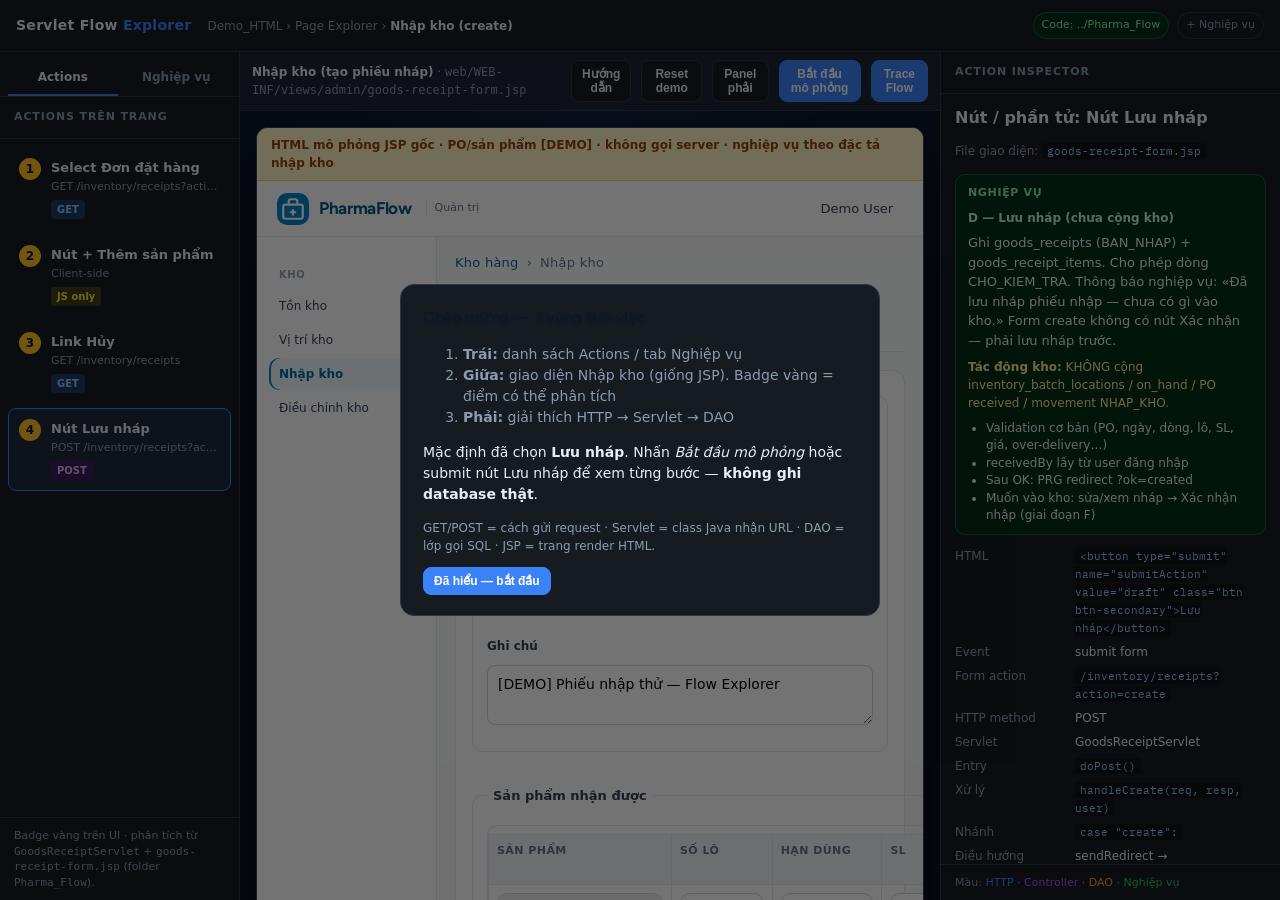
==== commit bd6ed06d: "fix" ====
--- a/nhap-kho-form.html
+++ b/nhap-kho-form.html
@@ -38,7 +38,7 @@
         </div>
       </div>
 
-      <div class="sfe-left-pane" id="sfeLeftBiz" hidden>
+      <div class="sfe-left-pane is-hidden" id="sfeLeftBiz" hidden>
         <div class="sfe-panel-head">Chủ đề nghiệp vụ</div>
         <div class="sfe-biz-topics" id="sfeBizTopicList"></div>
       </div>
@@ -48,8 +48,11 @@
       <div class="sfe-toolbar">
         <span id="sfePageInfo">Đang tải…</span>
         <span class="spacer"></span>
+        <button type="button" class="sfe-btn" id="sfeShowGuide">Hướng dẫn</button>
+        <button type="button" class="sfe-btn" id="sfeResetDemo">Reset demo</button>
         <button type="button" class="sfe-btn" id="sfeInspectorToggle">Panel phải</button>
-        <button type="button" class="sfe-btn primary" id="sfeTraceBtn" disabled>Trace Flow</button>
+        <button type="button" class="sfe-btn primary" id="sfeStartTrace">Bắt đầu mô phỏng</button>
+        <button type="button" class="sfe-btn primary" id="sfeTraceBtn">Trace Flow</button>
       </div>
 
       <div class="sfe-viewport">
@@ -148,18 +151,19 @@
 
                   <fieldset class="profile-group">
                     <legend>Sản phẩm nhận được</legend>
+                    <div class="gr-items-wrap">
                     <table class="admin-table gr-items-table">
                       <thead>
                       <tr>
-                        <th style="width:26%">Sản phẩm</th>
-                        <th style="width:13%">Số lô</th>
-                        <th style="width:11%">Hạn dùng</th>
-                        <th style="width:8%">SL</th>
-                        <th style="width:11%">Giá nhập</th>
-                        <th style="width:16%">Vị trí (Chấp nhận)</th>
-                        <th style="width:11%">Kiểm tra</th>
-                        <th style="width:14%">Lý do từ chối</th>
-                        <th style="width:6%"></th>
+                        <th class="col-product">Sản phẩm</th>
+                        <th class="col-batch">Số lô</th>
+                        <th class="col-expiry">Hạn dùng</th>
+                        <th class="col-qty">SL</th>
+                        <th class="col-cost">Giá nhập</th>
+                        <th class="col-loc">Vị trí</th>
+                        <th class="col-insp">Kiểm tra</th>
+                        <th class="col-reason">Lý do từ chối</th>
+                        <th class="col-act"></th>
                       </tr>
                       </thead>
                       <tbody id="itemsBody">
@@ -216,13 +220,15 @@
                       </tr>
                       </tbody>
                     </table>
+                    </div>
 
                     <div>
                       <span class="sfe-hotspot sfe-hotspot--inline" data-action-id="add-item">
                         <span class="sfe-hotspot-mark">2</span>
                         <button type="button" class="btn btn-secondary btn-sm" id="addItemBtn">+ Thêm sản phẩm</button>
                       </span>
-                      <span class="field-hint">Một sản phẩm trong đơn có thể nhận nhiều lô — thêm dòng khác cho cùng sản phẩm.</span>
+                      <span class="field-hint" id="noPoHint" hidden>Chọn đơn đặt hàng trước — sản phẩm sẽ được tải ở đây.</span>
+                      <span class="field-hint">Một sản phẩm có thể nhận nhiều lô — thêm dòng khác cho cùng sản phẩm.</span>
                     </div>
                   </fieldset>
 
@@ -253,7 +259,7 @@
     <aside class="sfe-right">
       <div class="sfe-panel-head" id="sfeRightHead">Action Inspector</div>
       <div class="sfe-inspector" id="sfeInspector"></div>
-      <div class="sfe-inspector" id="sfeBizPanel" hidden></div>
+      <div class="sfe-inspector is-hidden" id="sfeBizPanel" hidden></div>
       <div class="sfe-hint-bar">
         Màu:
         <span class="sfe-legend-http">HTTP</span> ·
@@ -296,8 +302,67 @@
   </tr>
 </template>
 
+<!-- Onboarding -->
+<div class="sfe-onboard" id="sfeOnboard" hidden>
+  <div class="sfe-onboard-card">
+    <h3>Chào mừng — 3 vùng làm việc</h3>
+    <ol>
+      <li><strong>Trái:</strong> danh sách Actions / tab Nghiệp vụ</li>
+      <li><strong>Giữa:</strong> giao diện Nhập kho (giống JSP). Badge vàng = điểm có thể phân tích</li>
+      <li><strong>Phải:</strong> giải thích HTTP → Servlet → DAO</li>
+    </ol>
+    <p>Mặc định đã chọn <strong>Lưu nháp</strong>. Nhấn <em>Bắt đầu mô phỏng</em> hoặc submit nút Lưu nháp để xem từng bước — <strong>không ghi database thật</strong>.</p>
+    <p class="sfe-onboard-terms">GET/POST = cách gửi request · Servlet = class Java nhận URL · DAO = lớp gọi SQL · JSP = trang render HTML.</p>
+    <button type="button" class="sfe-btn primary" id="sfeOnboardSkip">Đã hiểu — bắt đầu</button>
+  </div>
+</div>
+
+<!-- Trace modal -->
+<div class="sfe-trace-modal" id="sfeTraceModal" hidden>
+  <div class="sfe-trace-dialog">
+    <header class="sfe-trace-head">
+      <div>
+        <strong>Trace Flow — Lưu nháp</strong>
+        <div class="sfe-insp-sub" id="sfeTraceMeta">—</div>
+      </div>
+      <button type="button" class="sfe-btn" id="sfeTraceClose">Đóng</button>
+    </header>
+    <div class="sfe-trace-toolbar">
+      <label class="sfe-trace-branch"><input type="radio" name="sfeTraceBranch" value="success" checked> Success</label>
+      <label class="sfe-trace-branch"><input type="radio" name="sfeTraceBranch" value="validation"> Validation Error</label>
+      <label class="sfe-trace-branch"><input type="radio" name="sfeTraceBranch" value="dbError"> Database Error</label>
+      <span id="sfeTraceValWrap" hidden>
+        <select id="sfeTraceValScenario"></select>
+      </span>
+      <span class="spacer"></span>
+      <label>Tốc độ
+        <select id="sfeTraceSpeed">
+          <option value="2200">Chậm</option>
+          <option value="1400" selected>Vừa</option>
+          <option value="700">Nhanh</option>
+        </select>
+      </label>
+      <button type="button" class="sfe-btn" id="sfeTracePrev">Previous</button>
+      <button type="button" class="sfe-btn primary" id="sfeTracePlay">Play</button>
+      <button type="button" class="sfe-btn" id="sfeTraceNext">Next</button>
+      <button type="button" class="sfe-btn" id="sfeTraceReset">Reset</button>
+    </div>
+    <div class="sfe-trace-body">
+      <aside class="sfe-trace-timeline" id="sfeTraceTimeline"></aside>
+      <div class="sfe-trace-main">
+        <div id="sfeTraceStep"></div>
+        <div id="sfeTraceResult" hidden></div>
+      </div>
+    </div>
+  </div>
+</div>
+
+<script src="data/demo-catalog.js"></script>
 <script src="data/nhap-kho-form-actions.js"></script>
 <script src="data/nhap-kho-nghiep-vu.js"></script>
+<script src="data/save-draft-trace.js"></script>
+<script src="js/form-demo.js"></script>
+<script src="js/trace-flow.js"></script>
 <script src="js/page-explorer.js"></script>
 </body>
 </html>
--- a/css/explorer.css
+++ b/css/explorer.css
@@ -404,7 +404,43 @@
 /* --- Embedded admin form (light theme inside dark chrome) --- */
 .sfe-frame .admin-sidebar { width: 180px; }
 .sfe-frame .admin-main { padding: 16px 18px; }
-.sfe-frame .gr-items-table { font-size: 12px; }
+.sfe-frame .gr-items-wrap {
+  overflow-x: auto;
+  margin: 8px 0 12px;
+  border: 1px solid #e5e7eb;
+  border-radius: 10px;
+}
+.sfe-frame .gr-items-table {
+  font-size: 12px;
+  table-layout: fixed;
+  min-width: 980px;
+  margin: 0;
+}
+.sfe-frame .gr-items-table th.col-product { width: 20%; }
+.sfe-frame .gr-items-table th.col-batch { width: 11%; }
+.sfe-frame .gr-items-table th.col-expiry { width: 12%; }
+.sfe-frame .gr-items-table th.col-qty { width: 9%; }
+.sfe-frame .gr-items-table th.col-cost { width: 11%; }
+.sfe-frame .gr-items-table th.col-loc { width: 13%; }
+.sfe-frame .gr-items-table th.col-insp { width: 12%; }
+.sfe-frame .gr-items-table th.col-reason { width: 12%; }
+.sfe-frame .gr-items-table th.col-act { width: 7%; }
+.sfe-frame .gr-items-table .gr-qty,
+.sfe-frame .gr-items-table .gr-cost {
+  min-width: 4.75rem;
+  width: 100%;
+  font-variant-numeric: tabular-nums;
+  text-align: right;
+  padding-right: 8px;
+}
+.sfe-frame .gr-items-table input[type="number"] {
+  -moz-appearance: textfield;
+}
+.sfe-frame .gr-items-table input[type="number"]::-webkit-outer-spin-button,
+.sfe-frame .gr-items-table input[type="number"]::-webkit-inner-spin-button {
+  -webkit-appearance: none;
+  margin: 0;
+}
 .sfe-frame .admin-nav-link { font-size: 12px; padding: 7px 10px; }
 .sfe-frame .profile-actions { display: flex; gap: 8px; flex-wrap: wrap; margin-top: 16px; }
 .sfe-frame .profile-card {
@@ -503,6 +539,12 @@
   min-height: 0;
   flex: 1;
   overflow: hidden;
+}
+/* hidden vs display:flex conflict — always use this class */
+.sfe-left-pane.is-hidden,
+.sfe-inspector.is-hidden,
+[hidden].sfe-force-hide {
+  display: none !important;
 }
 .sfe-topic {
   width: 100%;
@@ -624,3 +666,189 @@
 .sfe-landing-note { font-size: 12px; color: var(--sfe-muted); margin: 0; }
 .sfe-landing-foot { margin-top: 28px; font-size: 12px; }
 .sfe-doc-link { color: var(--sfe-http); }
+
+.sfe-landing-page { min-height: 100vh; background: var(--sfe-bg); }
+.sfe-landing--lab { max-width: 820px; padding-top: 56px; padding-bottom: 64px; }
+.sfe-kicker {
+  font-size: 12px;
+  font-weight: 700;
+  letter-spacing: .08em;
+  text-transform: uppercase;
+  color: var(--sfe-http);
+  margin: 0 0 8px;
+}
+.sfe-tagline {
+  font-size: 20px !important;
+  color: var(--sfe-text) !important;
+  font-weight: 600;
+  margin: 0 0 16px !important;
+}
+.sfe-cta {
+  display: inline-block;
+  margin: 18px 0 28px;
+  padding: 12px 18px;
+  border-radius: 10px;
+  background: var(--sfe-http);
+  color: #fff !important;
+  font-weight: 700;
+  text-decoration: none !important;
+}
+.sfe-cta:hover { filter: brightness(1.08); }
+.sfe-landing-grid {
+  display: grid;
+  grid-template-columns: 1fr 1fr;
+  gap: 16px;
+  margin-bottom: 24px;
+}
+@media (max-width: 720px) {
+  .sfe-landing-grid { grid-template-columns: 1fr; }
+}
+.sfe-landing-grid section {
+  background: var(--sfe-panel);
+  border: 1px solid var(--sfe-border);
+  border-radius: 12px;
+  padding: 16px 18px;
+}
+.sfe-landing-grid h2 {
+  font-size: 15px;
+  margin: 0 0 10px;
+}
+.sfe-landing-grid ul,
+.sfe-landing-grid ol {
+  margin: 0;
+  padding-left: 18px;
+  color: var(--sfe-muted);
+  font-size: 13px;
+  line-height: 1.55;
+}
+
+/* Onboarding */
+.sfe-onboard {
+  position: fixed;
+  inset: 0;
+  background: rgba(0,0,0,.55);
+  z-index: 80;
+  display: grid;
+  place-items: center;
+  padding: 20px;
+}
+.sfe-onboard[hidden] { display: none !important; }
+.sfe-onboard-card {
+  max-width: 480px;
+  background: var(--sfe-panel);
+  border: 1px solid var(--sfe-border);
+  border-radius: 14px;
+  padding: 20px 22px;
+}
+.sfe-onboard-card h3 { margin: 0 0 10px; }
+.sfe-onboard-card ol { color: var(--sfe-muted); line-height: 1.5; }
+.sfe-onboard-terms { font-size: 12px; color: var(--sfe-muted); }
+
+/* Trace modal */
+.sfe-trace-modal {
+  position: fixed;
+  inset: 0;
+  background: rgba(2,6,23,.72);
+  z-index: 90;
+  display: flex;
+  align-items: stretch;
+  justify-content: center;
+  padding: 24px;
+}
+.sfe-trace-modal[hidden] { display: none !important; }
+.sfe-trace-dialog {
+  width: min(1100px, 100%);
+  background: var(--sfe-panel);
+  border: 1px solid var(--sfe-border);
+  border-radius: 14px;
+  display: flex;
+  flex-direction: column;
+  max-height: calc(100vh - 48px);
+  overflow: hidden;
+}
+.sfe-trace-head {
+  display: flex;
+  align-items: center;
+  justify-content: space-between;
+  gap: 12px;
+  padding: 12px 16px;
+  border-bottom: 1px solid var(--sfe-border);
+}
+.sfe-trace-toolbar {
+  display: flex;
+  flex-wrap: wrap;
+  gap: 8px;
+  align-items: center;
+  padding: 10px 14px;
+  border-bottom: 1px solid var(--sfe-border);
+  background: var(--sfe-panel-2);
+  font-size: 12px;
+}
+.sfe-trace-branch { display: inline-flex; gap: 4px; align-items: center; margin-right: 6px; }
+.sfe-trace-body {
+  display: grid;
+  grid-template-columns: 240px 1fr;
+  min-height: 0;
+  flex: 1;
+}
+@media (max-width: 800px) {
+  .sfe-trace-body { grid-template-columns: 1fr; }
+  .sfe-trace-timeline { max-height: 140px; }
+}
+.sfe-trace-timeline {
+  overflow: auto;
+  border-right: 1px solid var(--sfe-border);
+  padding: 8px;
+}
+.sfe-tl-item {
+  display: block;
+  width: 100%;
+  text-align: left;
+  border: 1px solid transparent;
+  background: transparent;
+  color: var(--sfe-muted);
+  font: inherit;
+  font-size: 11px;
+  padding: 8px;
+  border-radius: 8px;
+  cursor: pointer;
+  margin-bottom: 4px;
+}
+.sfe-tl-item:hover { background: var(--sfe-panel-2); }
+.sfe-tl-item.active { border-color: var(--sfe-http); color: var(--sfe-text); background: #1e293b; }
+.sfe-tl-item.done { color: #86efac; }
+.sfe-trace-main { overflow: auto; padding: 14px 16px 24px; }
+.sfe-code-block {
+  background: #0d1117;
+  border: 1px solid var(--sfe-border);
+  border-radius: 8px;
+  padding: 12px;
+  overflow: auto;
+  font-family: var(--sfe-mono);
+  font-size: 12px;
+  line-height: 1.45;
+  color: #e2e8f0;
+}
+.sfe-trace-alert {
+  background: #450a0a;
+  border: 1px solid #7f1d1d;
+  color: #fecaca;
+  padding: 8px 10px;
+  border-radius: 8px;
+  margin-bottom: 10px;
+  font-size: 12px;
+}
+.sfe-result-card {
+  margin-top: 14px;
+  padding: 14px;
+  border-radius: 10px;
+  background: #052e16;
+  border: 1px solid #166534;
+  color: #bbf7d0;
+}
+.sfe-result-card.err {
+  background: #450a0a;
+  border-color: #7f1d1d;
+  color: #fecaca;
+}
+.sfe-result-card p { margin: 6px 0 0; font-size: 13px; opacity: .9; }
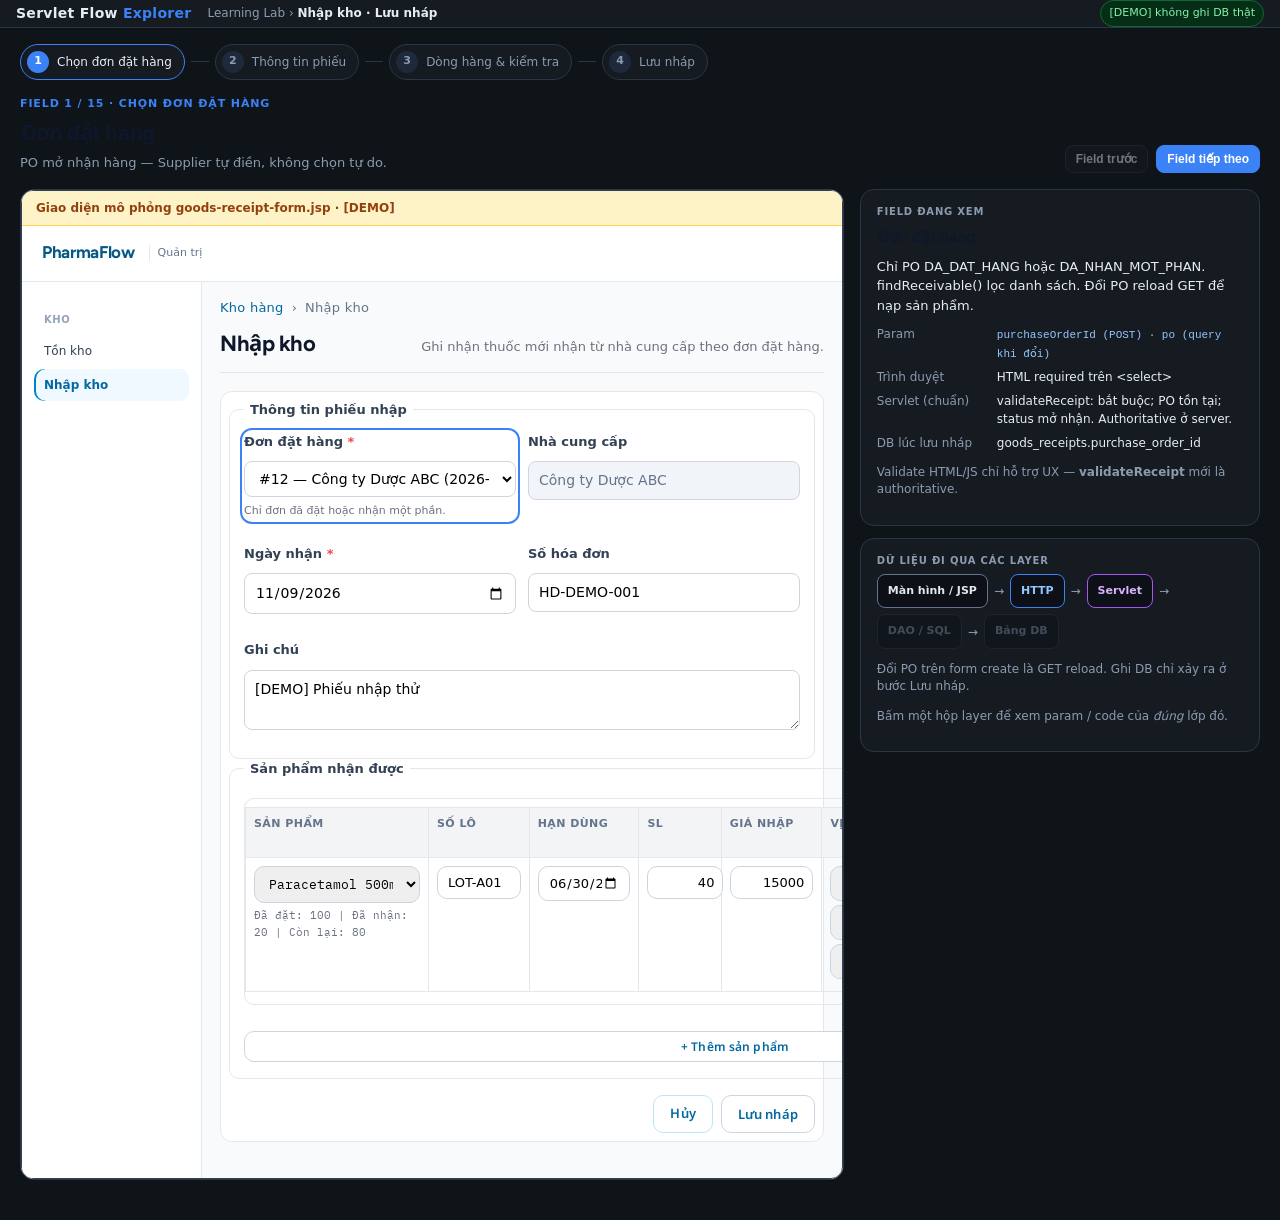
==== commit 202b688e: "updaet" ====
--- a/nhap-kho-form.html
+++ b/nhap-kho-form.html
@@ -3,366 +3,57 @@
 <head>
   <meta charset="UTF-8">
   <meta name="viewport" content="width=device-width, initial-scale=1.0">
-  <title>Page Explorer — Nhập kho | Demo_HTML</title>
+  <title>Form nhập kho — PharmaFlow Learning Lab</title>
   <link rel="stylesheet" href="css/main.css">
   <link rel="stylesheet" href="css/explorer.css">
 </head>
-<body>
-<div class="sfe-app">
+<body class="wiz-page">
   <header class="sfe-topbar">
     <div class="sfe-logo">Servlet Flow <span>Explorer</span></div>
     <div class="sfe-crumb">
-      <a class="sfe-crumb-link" href="index.html">Demo_HTML</a>
-      › Page Explorer › <strong>Nhập kho (create)</strong>
+      <a class="sfe-crumb-link" href="index.html">Learning Lab</a>
+      › <strong>Nhập kho · Lưu nháp</strong>
     </div>
     <div class="sfe-topbar-right">
-      <span class="sfe-chip ok">Code: ../Pharma_Flow</span>
-      <span class="sfe-chip">+ Nghiệp vụ</span>
+      <span class="sfe-chip ok">[DEMO] không ghi DB thật</span>
     </div>
   </header>
 
-  <div class="sfe-body">
-    <aside class="sfe-left">
-      <div class="sfe-tabs" role="tablist">
-        <button type="button" id="sfeTabActions" class="active" role="tab">Actions</button>
-        <button type="button" id="sfeTabBiz" role="tab">Nghiệp vụ</button>
+  <div class="wiz-shell">
+    <nav class="wiz-stepper" id="wizStepper" aria-label="Nhóm field trên form JSP"></nav>
+
+    <div class="wiz-head">
+      <div>
+        <p class="wiz-kicker" id="wizStepLabel">Field 1 / 15</p>
+        <h1 id="wizTitle">Đơn đặt hàng</h1>
+        <p class="wiz-sub" id="wizSub">Form JSP đầy đủ — highlight từng ô, panel phải giải thích field + layer.</p>
       </div>
-
-      <div class="sfe-left-pane" id="sfeLeftActions">
-        <div class="sfe-panel-head">Actions trên trang</div>
-        <ul class="sfe-action-list" id="sfeActionList"></ul>
-        <div class="sfe-hint-bar">
-          Badge vàng trên UI · phân tích từ
-          <code>GoodsReceiptServlet</code> + <code>goods-receipt-form.jsp</code>
-          (folder <code>Pharma_Flow</code>).
-        </div>
-      </div>
-
-      <div class="sfe-left-pane is-hidden" id="sfeLeftBiz" hidden>
-        <div class="sfe-panel-head">Chủ đề nghiệp vụ</div>
-        <div class="sfe-biz-topics" id="sfeBizTopicList"></div>
-      </div>
-    </aside>
-
-    <main class="sfe-center">
-      <div class="sfe-toolbar">
-        <span id="sfePageInfo">Đang tải…</span>
-        <span class="spacer"></span>
-        <button type="button" class="sfe-btn" id="sfeShowGuide">Hướng dẫn</button>
-        <button type="button" class="sfe-btn" id="sfeResetDemo">Reset demo</button>
-        <button type="button" class="sfe-btn" id="sfeInspectorToggle">Panel phải</button>
-        <button type="button" class="sfe-btn primary" id="sfeStartTrace">Bắt đầu mô phỏng</button>
-        <button type="button" class="sfe-btn primary" id="sfeTraceBtn">Trace Flow</button>
-      </div>
-
-      <div class="sfe-viewport">
-        <div class="sfe-frame admin-layout">
-          <div class="sfe-demo-banner">
-            HTML mô phỏng JSP gốc · PO/sản phẩm [DEMO] · không gọi server · nghiệp vụ theo đặc tả nhập kho
-          </div>
-
-          <header class="admin-topbar">
-            <a class="brand" href="#" onclick="return false;">
-              <span class="brand-mark">
-                <svg width="26" height="26" viewBox="0 0 24 24" fill="none" stroke="currentColor" stroke-width="2" aria-hidden="true">
-                  <rect x="3" y="8" width="18" height="13" rx="2"/>
-                  <path d="M8 8V5a2 2 0 0 1 2-2h4a2 2 0 0 1 2 2v3"/>
-                  <path d="M12 12v6M9 15h6"/>
-                </svg>
-              </span>
-              <span class="brand-name">PharmaFlow</span>
-              <span class="brand-tag">Quản trị</span>
-            </a>
-            <div class="admin-topbar-actions">
-              <span class="icon-btn"><span class="icon-label">Demo User</span></span>
-            </div>
-          </header>
-
-          <div class="admin-shell">
-            <aside class="admin-sidebar">
-              <nav class="admin-nav" aria-label="Mục quản trị">
-                <span class="admin-nav-label">Kho</span>
-                <a class="admin-nav-link" href="#" onclick="return false;">Tồn kho</a>
-                <a class="admin-nav-link" href="#" onclick="return false;">Vị trí kho</a>
-                <a class="admin-nav-link current" href="#" onclick="return false;">Nhập kho</a>
-                <a class="admin-nav-link" href="#" onclick="return false;">Điều chỉnh kho</a>
-              </nav>
-            </aside>
-
-            <div class="admin-main">
-              <nav class="crumbs" aria-label="Breadcrumb">
-                <a href="#" onclick="return false;">Kho hàng</a>
-                <span aria-hidden="true"> › </span>
-                <span>Nhập kho</span>
-              </nav>
-
-              <div class="section-head">
-                <div>
-                  <h2>Nhập kho</h2>
-                  <p class="section-sub">Ghi nhận thuốc mới nhận từ nhà cung cấp theo đơn đặt hàng.</p>
-                </div>
-              </div>
-
-              <div class="profile-card">
-                <form class="profile-form" method="post" id="grForm"
-                      action="/Pharma_Flow/inventory/receipts?action=create"
-                      data-reload-url="/Pharma_Flow/inventory/receipts?action=new">
-
-                  <fieldset class="profile-group">
-                    <legend>Thông tin phiếu nhập</legend>
-                    <div class="profile-grid">
-                      <div class="form-field">
-                        <label for="purchaseOrderId">Đơn đặt hàng <span class="req">*</span></label>
-                        <div class="sfe-hotspot" data-action-id="po-change">
-                          <span class="sfe-hotspot-mark">1</span>
-                          <select id="purchaseOrderId" name="purchaseOrderId" required>
-                            <option value="">— Chọn đơn đặt hàng —</option>
-                            <option value="12" selected>#12 — Công ty Dược ABC (2026-11-01)</option>
-                            <option value="15">#15 — MedSupply XYZ (2026-11-05)</option>
-                          </select>
-                        </div>
-                        <span class="field-hint">Chỉ các đơn đã đặt hoặc nhận một phần mới được hiển thị.</span>
-                      </div>
-
-                      <div class="form-field">
-                        <label for="supplierName">Nhà cung cấp</label>
-                        <input type="text" id="supplierName" readonly value="Công ty Dược ABC"
-                               placeholder="— tự động điền từ đơn đặt hàng —">
-                      </div>
-
-                      <div class="form-field">
-                        <label for="receiptDate">Ngày nhận <span class="req">*</span></label>
-                        <input type="date" id="receiptDate" name="receiptDate" required value="2026-11-09">
-                      </div>
-
-                      <div class="form-field">
-                        <label for="invoiceNumber">Số hóa đơn</label>
-                        <input type="text" id="invoiceNumber" name="invoiceNumber" maxlength="100"
-                               value="HD-DEMO-001" placeholder="Tham chiếu hóa đơn nhà cung cấp">
-                      </div>
-                    </div>
-
-                    <div class="form-field">
-                      <label for="note">Ghi chú</label>
-                      <textarea id="note" name="note" rows="2" maxlength="500"
-                                placeholder="Ghi chú tùy chọn cho phiếu nhập này">[DEMO] Phiếu nhập thử — Flow Explorer</textarea>
-                    </div>
-                  </fieldset>
-
-                  <fieldset class="profile-group">
-                    <legend>Sản phẩm nhận được</legend>
-                    <div class="gr-items-wrap">
-                    <table class="admin-table gr-items-table">
-                      <thead>
-                      <tr>
-                        <th class="col-product">Sản phẩm</th>
-                        <th class="col-batch">Số lô</th>
-                        <th class="col-expiry">Hạn dùng</th>
-                        <th class="col-qty">SL</th>
-                        <th class="col-cost">Giá nhập</th>
-                        <th class="col-loc">Vị trí</th>
-                        <th class="col-insp">Kiểm tra</th>
-                        <th class="col-reason">Lý do từ chối</th>
-                        <th class="col-act"></th>
-                      </tr>
-                      </thead>
-                      <tbody id="itemsBody">
-                      <tr class="gr-item-row">
-                        <td>
-                          <select name="poItemId" class="gr-product" required>
-                            <option value="">— Sản phẩm —</option>
-                            <option value="101" selected
-                                    data-product-id="55"
-                                    data-ordered="100"
-                                    data-received="20"
-                                    data-remaining="80"
-                                    data-cost="15000">Paracetamol 500mg (PARA500)</option>
-                            <option value="102"
-                                    data-product-id="56"
-                                    data-ordered="50"
-                                    data-received="0"
-                                    data-remaining="50"
-                                    data-cost="22000">Vitamin C 1000mg (VITC1K)</option>
-                          </select>
-                          <span class="gr-remaining field-hint">Đã đặt: 100 | Đã nhận: 20 | Còn lại: 80</span>
-                        </td>
-                        <td><input type="text" name="batchNumber" class="gr-batch" maxlength="100" value="LOT-A01" required></td>
-                        <td><input type="date" name="expiryDate" class="gr-expiry" value="2027-06-30" required></td>
-                        <td><input type="number" name="quantity" class="gr-qty" min="1" step="1" value="40" required></td>
-                        <td><input type="number" name="costPrice" class="gr-cost" min="0" step="1" value="15000" required></td>
-                        <td class="gr-loc-cell">
-                          <select class="gr-zone">
-                            <option value="">Khu</option>
-                            <option value="1" selected>A</option>
-                            <option value="2">B</option>
-                          </select>
-                          <select class="gr-rack">
-                            <option value="">Kệ</option>
-                            <option value="11" selected>A-01</option>
-                          </select>
-                          <select name="binId" class="gr-bin">
-                            <option value="">Ngăn</option>
-                            <option value="111" selected>A-01-01</option>
-                          </select>
-                        </td>
-                        <td>
-                          <select name="inspectionResult" class="gr-inspection">
-                            <option value="CHO_KIEM_TRA" selected>Chờ kiểm tra</option>
-                            <option value="CHAP_NHAN">Chấp nhận</option>
-                            <option value="TU_CHOI">Từ chối</option>
-                          </select>
-                        </td>
-                        <td>
-                          <input type="text" name="rejectionReason" class="gr-reason" maxlength="500"
-                                 placeholder="VD: Hết hạn, Vỡ hộp" hidden>
-                        </td>
-                        <td><button type="button" class="btn btn-ghost btn-sm btn-danger gr-remove">Xóa</button></td>
-                      </tr>
-                      </tbody>
-                    </table>
-                    </div>
-
-                    <div>
-                      <span class="sfe-hotspot sfe-hotspot--inline" data-action-id="add-item">
-                        <span class="sfe-hotspot-mark">2</span>
-                        <button type="button" class="btn btn-secondary btn-sm" id="addItemBtn">+ Thêm sản phẩm</button>
-                      </span>
-                      <span class="field-hint" id="noPoHint" hidden>Chọn đơn đặt hàng trước — sản phẩm sẽ được tải ở đây.</span>
-                      <span class="field-hint">Một sản phẩm có thể nhận nhiều lô — thêm dòng khác cho cùng sản phẩm.</span>
-                    </div>
-                  </fieldset>
-
-                  <div class="gr-summary" id="grSummary">
-                    <span>0 dòng chấp nhận (0 đơn vị sẽ vào kho)</span>
-                    <span>0 dòng từ chối (0 đơn vị loại ra)</span>
-                    <span>Giá trị chấp nhận: 0 VND</span>
-                  </div>
-
-                  <div class="profile-actions">
-                    <span class="sfe-hotspot sfe-hotspot--inline" data-action-id="cancel-link">
-                      <span class="sfe-hotspot-mark">3</span>
-                      <a class="btn btn-ghost" href="/Pharma_Flow/inventory/receipts" onclick="return false;">Hủy</a>
-                    </span>
-                    <span class="sfe-hotspot sfe-hotspot--inline" data-action-id="save-draft">
-                      <span class="sfe-hotspot-mark">4</span>
-                      <button type="submit" name="submitAction" value="draft" class="btn btn-secondary">Lưu nháp</button>
-                    </span>
-                  </div>
-                </form>
-              </div>
-            </div>
-          </div>
-        </div>
-      </div>
-    </main>
-
-    <aside class="sfe-right">
-      <div class="sfe-panel-head" id="sfeRightHead">Action Inspector</div>
-      <div class="sfe-inspector" id="sfeInspector"></div>
-      <div class="sfe-inspector is-hidden" id="sfeBizPanel" hidden></div>
-      <div class="sfe-hint-bar">
-        Màu:
-        <span class="sfe-legend-http">HTTP</span> ·
-        <span class="sfe-legend-ctrl">Controller</span> ·
-        <span class="sfe-legend-dao">DAO</span> ·
-        <span class="sfe-legend-ok">Nghiệp vụ</span>
-      </div>
-    </aside>
-  </div>
-</div>
-
-<template id="grRowTemplate">
-  <tr class="gr-item-row">
-    <td>
-      <select name="poItemId" class="gr-product" required>
-        <option value="">— Sản phẩm —</option>
-        <option value="101" data-product-id="55" data-ordered="100" data-received="20" data-remaining="80" data-cost="15000">Paracetamol 500mg (PARA500)</option>
-        <option value="102" data-product-id="56" data-ordered="50" data-received="0" data-remaining="50" data-cost="22000">Vitamin C 1000mg (VITC1K)</option>
-      </select>
-      <span class="gr-remaining field-hint"></span>
-    </td>
-    <td><input type="text" name="batchNumber" class="gr-batch" maxlength="100" required></td>
-    <td><input type="date" name="expiryDate" class="gr-expiry" required></td>
-    <td><input type="number" name="quantity" class="gr-qty" min="1" step="1" required></td>
-    <td><input type="number" name="costPrice" class="gr-cost" min="0" step="1" required></td>
-    <td class="gr-loc-cell">
-      <select class="gr-zone"><option value="">Khu</option><option value="1">A</option><option value="2">B</option></select>
-      <select class="gr-rack"><option value="">Kệ</option></select>
-      <select name="binId" class="gr-bin"><option value="">Ngăn</option></select>
-    </td>
-    <td>
-      <select name="inspectionResult" class="gr-inspection">
-        <option value="CHO_KIEM_TRA">Chờ kiểm tra</option>
-        <option value="CHAP_NHAN">Chấp nhận</option>
-        <option value="TU_CHOI">Từ chối</option>
-      </select>
-    </td>
-    <td><input type="text" name="rejectionReason" class="gr-reason" maxlength="500" placeholder="VD: Hết hạn, Vỡ hộp" hidden></td>
-    <td><button type="button" class="btn btn-ghost btn-sm btn-danger gr-remove">Xóa</button></td>
-  </tr>
-</template>
-
-<!-- Onboarding -->
-<div class="sfe-onboard" id="sfeOnboard" hidden>
-  <div class="sfe-onboard-card">
-    <h3>Chào mừng — 3 vùng làm việc</h3>
-    <ol>
-      <li><strong>Trái:</strong> danh sách Actions / tab Nghiệp vụ</li>
-      <li><strong>Giữa:</strong> giao diện Nhập kho (giống JSP). Badge vàng = điểm có thể phân tích</li>
-      <li><strong>Phải:</strong> giải thích HTTP → Servlet → DAO</li>
-    </ol>
-    <p>Mặc định đã chọn <strong>Lưu nháp</strong>. Nhấn <em>Bắt đầu mô phỏng</em> hoặc submit nút Lưu nháp để xem từng bước — <strong>không ghi database thật</strong>.</p>
-    <p class="sfe-onboard-terms">GET/POST = cách gửi request · Servlet = class Java nhận URL · DAO = lớp gọi SQL · JSP = trang render HTML.</p>
-    <button type="button" class="sfe-btn primary" id="sfeOnboardSkip">Đã hiểu — bắt đầu</button>
-  </div>
-</div>
-
-<!-- Trace modal -->
-<div class="sfe-trace-modal" id="sfeTraceModal" hidden>
-  <div class="sfe-trace-dialog">
-    <header class="sfe-trace-head">
-      <div>
-        <strong>Trace Flow — Lưu nháp</strong>
-        <div class="sfe-insp-sub" id="sfeTraceMeta">—</div>
-      </div>
-      <button type="button" class="sfe-btn" id="sfeTraceClose">Đóng</button>
-    </header>
-    <div class="sfe-trace-toolbar">
-      <label class="sfe-trace-branch"><input type="radio" name="sfeTraceBranch" value="success" checked> Success</label>
-      <label class="sfe-trace-branch"><input type="radio" name="sfeTraceBranch" value="validation"> Validation Error</label>
-      <label class="sfe-trace-branch"><input type="radio" name="sfeTraceBranch" value="dbError"> Database Error</label>
-      <span id="sfeTraceValWrap" hidden>
-        <select id="sfeTraceValScenario"></select>
-      </span>
-      <span class="spacer"></span>
-      <label>Tốc độ
-        <select id="sfeTraceSpeed">
-          <option value="2200">Chậm</option>
-          <option value="1400" selected>Vừa</option>
-          <option value="700">Nhanh</option>
-        </select>
-      </label>
-      <button type="button" class="sfe-btn" id="sfeTracePrev">Previous</button>
-      <button type="button" class="sfe-btn primary" id="sfeTracePlay">Play</button>
-      <button type="button" class="sfe-btn" id="sfeTraceNext">Next</button>
-      <button type="button" class="sfe-btn" id="sfeTraceReset">Reset</button>
-    </div>
-    <div class="sfe-trace-body">
-      <aside class="sfe-trace-timeline" id="sfeTraceTimeline"></aside>
-      <div class="sfe-trace-main">
-        <div id="sfeTraceStep"></div>
-        <div id="sfeTraceResult" hidden></div>
+      <div class="wiz-nav">
+        <button type="button" class="sfe-btn" id="wizBack">Field trước</button>
+        <button type="button" class="sfe-btn primary" id="wizNext">Field tiếp theo</button>
       </div>
     </div>
+
+    <div class="wiz-grid">
+      <section class="wiz-main">
+        <div id="wizFormPane" class="wiz-form-host"></div>
+      </section>
+
+      <aside class="wiz-side">
+        <div class="wiz-panel" id="wizFieldCard"></div>
+        <div class="wiz-panel">
+          <p class="wiz-card-kicker">Dữ liệu đi qua các layer</p>
+          <div class="wiz-layers" id="wizLayers"></div>
+          <p class="wiz-muted" id="wizLayerNote"></p>
+          <div id="wizLayerDetail" class="wiz-layer-detail"></div>
+        </div>
+      </aside>
+    </div>
   </div>
-</div>
 
-<script src="data/demo-catalog.js"></script>
-<script src="data/nhap-kho-form-actions.js"></script>
-<script src="data/nhap-kho-nghiep-vu.js"></script>
-<script src="data/save-draft-trace.js"></script>
-<script src="js/form-demo.js"></script>
-<script src="js/trace-flow.js"></script>
-<script src="js/page-explorer.js"></script>
+  <script src="data/demo-catalog.js"></script>
+  <script src="data/field-guide.js"></script>
+  <script src="data/save-draft-trace.js"></script>
+  <script src="js/wizard.js"></script>
 </body>
 </html>
--- a/css/explorer.css
+++ b/css/explorer.css
@@ -852,3 +852,274 @@
   color: #fecaca;
 }
 .sfe-result-card p { margin: 6px 0 0; font-size: 13px; opacity: .9; }
+
+/* ========== Wizard (field + layers) ========== */
+.wiz-page { min-height: 100vh; background: var(--sfe-bg); }
+.wiz-shell {
+  max-width: 1440px;
+  margin: 0 auto;
+  padding: 16px 20px 40px;
+}
+.wiz-stepper {
+  display: flex;
+  align-items: center;
+  gap: 6px;
+  flex-wrap: wrap;
+  margin-bottom: 16px;
+}
+.wiz-step {
+  display: inline-flex;
+  align-items: center;
+  gap: 8px;
+  border: 1px solid var(--sfe-border);
+  background: var(--sfe-panel);
+  color: var(--sfe-muted);
+  border-radius: 999px;
+  padding: 6px 12px 6px 6px;
+  font: inherit;
+  font-size: 12px;
+  cursor: pointer;
+}
+.wiz-step-n {
+  width: 22px; height: 22px;
+  border-radius: 50%;
+  background: #1e293b;
+  display: grid; place-items: center;
+  font-weight: 800;
+  font-size: 11px;
+}
+.wiz-step.is-current {
+  border-color: var(--sfe-http);
+  color: var(--sfe-text);
+}
+.wiz-step.is-current .wiz-step-n { background: var(--sfe-http); color: #fff; }
+.wiz-step.is-done { border-color: #166534; color: #86efac; }
+.wiz-step-line {
+  width: 18px; height: 1px;
+  background: var(--sfe-border);
+}
+.wiz-head {
+  display: flex;
+  justify-content: space-between;
+  gap: 16px;
+  align-items: flex-end;
+  margin-bottom: 16px;
+}
+.wiz-kicker {
+  font-size: 11px;
+  letter-spacing: .08em;
+  text-transform: uppercase;
+  color: var(--sfe-http);
+  margin: 0 0 4px;
+  font-weight: 700;
+}
+.wiz-head h1 { margin: 0; font-size: 22px; }
+.wiz-sub { margin: 4px 0 0; color: var(--sfe-muted); font-size: 13px; }
+.wiz-nav { display: flex; gap: 8px; flex-shrink: 0; }
+.wiz-grid {
+  display: grid;
+  grid-template-columns: minmax(0, 1.75fr) minmax(280px, 0.85fr);
+  gap: 16px;
+  align-items: start;
+}
+@media (max-width: 900px) {
+  .wiz-grid { grid-template-columns: 1fr; }
+}
+.wiz-main {
+  background: var(--sfe-panel);
+  border: 1px solid var(--sfe-border);
+  border-radius: 14px;
+  overflow: hidden;
+}
+.wiz-form-host {
+  padding: 0;
+  background: #f9fafb;
+  color: #111827;
+}
+.wiz-form-host .admin-layout {
+  min-height: 0;
+}
+.wiz-form-host .admin-main {
+  padding: 16px 18px 20px;
+}
+.wiz-form-host .wiz-form-card {
+  margin: 0;
+}
+.wiz-form-host .form-field { margin-bottom: 12px; }
+.wiz-form-host .form-field label {
+  display: block;
+  font-size: 13px;
+  font-weight: 600;
+  margin-bottom: 4px;
+}
+.wiz-form-host .form-field input,
+.wiz-form-host .form-field select,
+.wiz-form-host .form-field textarea {
+  width: 100%;
+  padding: 8px 10px;
+  border: 1px solid #d1d5db;
+  border-radius: 8px;
+  font: inherit;
+}
+.wiz-form-host .field-hint { font-size: 11px; color: #6b7280; }
+.wiz-form-host .req { color: #ef4444; }
+.wiz-form-host .profile-card {
+  background: #fff;
+  border: 1px solid #e5e7eb;
+  border-radius: 12px;
+  padding: 8px;
+}
+.wiz-form-host .profile-group {
+  border: 1px solid #e5e7eb;
+  border-radius: 10px;
+  padding: 12px 14px 16px;
+  margin: 0;
+}
+.wiz-form-host .profile-group legend { font-weight: 700; padding: 0 6px; }
+.wiz-form-card { margin: 12px; }
+.wiz-form-host .is-focus-field {
+  outline: 2px solid var(--sfe-http);
+  outline-offset: 2px;
+  border-radius: 8px;
+}
+.wiz-side {
+  display: flex;
+  flex-direction: column;
+  gap: 12px;
+  position: sticky;
+  top: 12px;
+}
+.wiz-form-host #wizTraceHost {
+  margin: 12px 18px 16px;
+}
+.wiz-panel {
+  background: var(--sfe-panel);
+  border: 1px solid var(--sfe-border);
+  border-radius: 14px;
+  padding: 14px 16px;
+}
+.wiz-card-kicker {
+  font-size: 10px;
+  letter-spacing: .08em;
+  text-transform: uppercase;
+  color: var(--sfe-muted);
+  margin: 0 0 6px;
+  font-weight: 700;
+}
+.wiz-panel h3 { margin: 0 0 8px; font-size: 16px; }
+.wiz-prose { font-size: 13px; line-height: 1.5; margin: 0 0 10px; }
+.wiz-muted { font-size: 12px; color: var(--sfe-muted); line-height: 1.45; }
+.wiz-dl {
+  display: grid;
+  grid-template-columns: 110px 1fr;
+  gap: 6px 10px;
+  font-size: 12px;
+  margin: 0 0 10px;
+}
+.wiz-dl dt { color: var(--sfe-muted); }
+.wiz-dl dd { margin: 0; }
+.wiz-dl code { color: #93c5fd; font-size: 11px; }
+.wiz-layers {
+  display: flex;
+  flex-wrap: wrap;
+  align-items: center;
+  gap: 6px;
+  margin-bottom: 8px;
+}
+.wiz-layer {
+  border: 1px solid var(--sfe-border);
+  background: #0d1117;
+  color: var(--sfe-muted);
+  border-radius: 8px;
+  padding: 8px 10px;
+  font: inherit;
+  font-size: 11px;
+  font-weight: 700;
+  cursor: pointer;
+}
+.wiz-layer.is-off { opacity: .38; }
+.wiz-layer.is-on.wiz-layer--ui { border-color: #64748b; color: #e2e8f0; }
+.wiz-layer.is-on.wiz-layer--http { border-color: var(--sfe-http); color: #93c5fd; }
+.wiz-layer.is-on.wiz-layer--ctrl { border-color: var(--sfe-ctrl); color: #d8b4fe; }
+.wiz-layer.is-on.wiz-layer--dao { border-color: var(--sfe-dao); color: #fcd34d; }
+.wiz-layer.is-on.wiz-layer--ok { border-color: var(--sfe-ok); color: #86efac; }
+.wiz-layer.is-selected { box-shadow: 0 0 0 2px rgba(59,130,246,.45); }
+.wiz-layer-arrow { color: var(--sfe-muted); font-size: 12px; }
+.wiz-layer-detail h4 { margin: 10px 0 4px; font-size: 13px; }
+.wiz-code {
+  background: #0d1117;
+  border: 1px solid var(--sfe-border);
+  border-radius: 8px;
+  padding: 10px;
+  font-family: var(--sfe-mono);
+  font-size: 11px;
+  overflow: auto;
+  color: #e2e8f0;
+  white-space: pre-wrap;
+  line-height: 1.4;
+}
+.wiz-http { border-left: 3px solid var(--sfe-http); }
+.wiz-warn {
+  background: #3f3f16;
+  color: #fde047;
+  padding: 8px 10px;
+  border-radius: 8px;
+  font-size: 12px;
+}
+.wiz-save {
+  border: 1px solid #e5e7eb;
+  border-radius: 12px;
+  overflow: hidden;
+  background: #fff;
+}
+.wiz-save-bar {
+  display: flex;
+  flex-wrap: wrap;
+  gap: 8px;
+  align-items: center;
+  padding: 10px 12px;
+  background: var(--sfe-panel-2);
+  border-bottom: 1px solid var(--sfe-border);
+  font-size: 12px;
+  color: var(--sfe-text);
+}
+.wiz-save-bar label { display: inline-flex; gap: 4px; align-items: center; }
+.wiz-trace-nav {
+  list-style: none;
+  margin: 0;
+  padding: 8px;
+  max-height: 160px;
+  overflow: auto;
+  display: flex;
+  flex-direction: column;
+  gap: 4px;
+  background: #0b1220;
+}
+.wiz-tl {
+  width: 100%;
+  text-align: left;
+  border: 1px solid transparent;
+  background: transparent;
+  color: var(--sfe-muted);
+  font: inherit;
+  font-size: 11px;
+  padding: 6px 8px;
+  border-radius: 6px;
+  cursor: pointer;
+}
+.wiz-tl.is-on { border-color: var(--sfe-http); color: var(--sfe-text); background: #1e293b; }
+.wiz-trace-card {
+  padding: 14px;
+  background: #f9fafb;
+  color: #111827;
+}
+.wiz-trace-card h3 { margin: 0 0 6px; }
+.wiz-trace-card .wiz-muted { color: #6b7280; }
+.wiz-trace-card .wiz-code { color: #e2e8f0; }
+.wiz-db {
+  background: #ecfdf5;
+  border: 1px solid #6ee7b7;
+  border-radius: 8px;
+  padding: 10px;
+  font-size: 13px;
+}
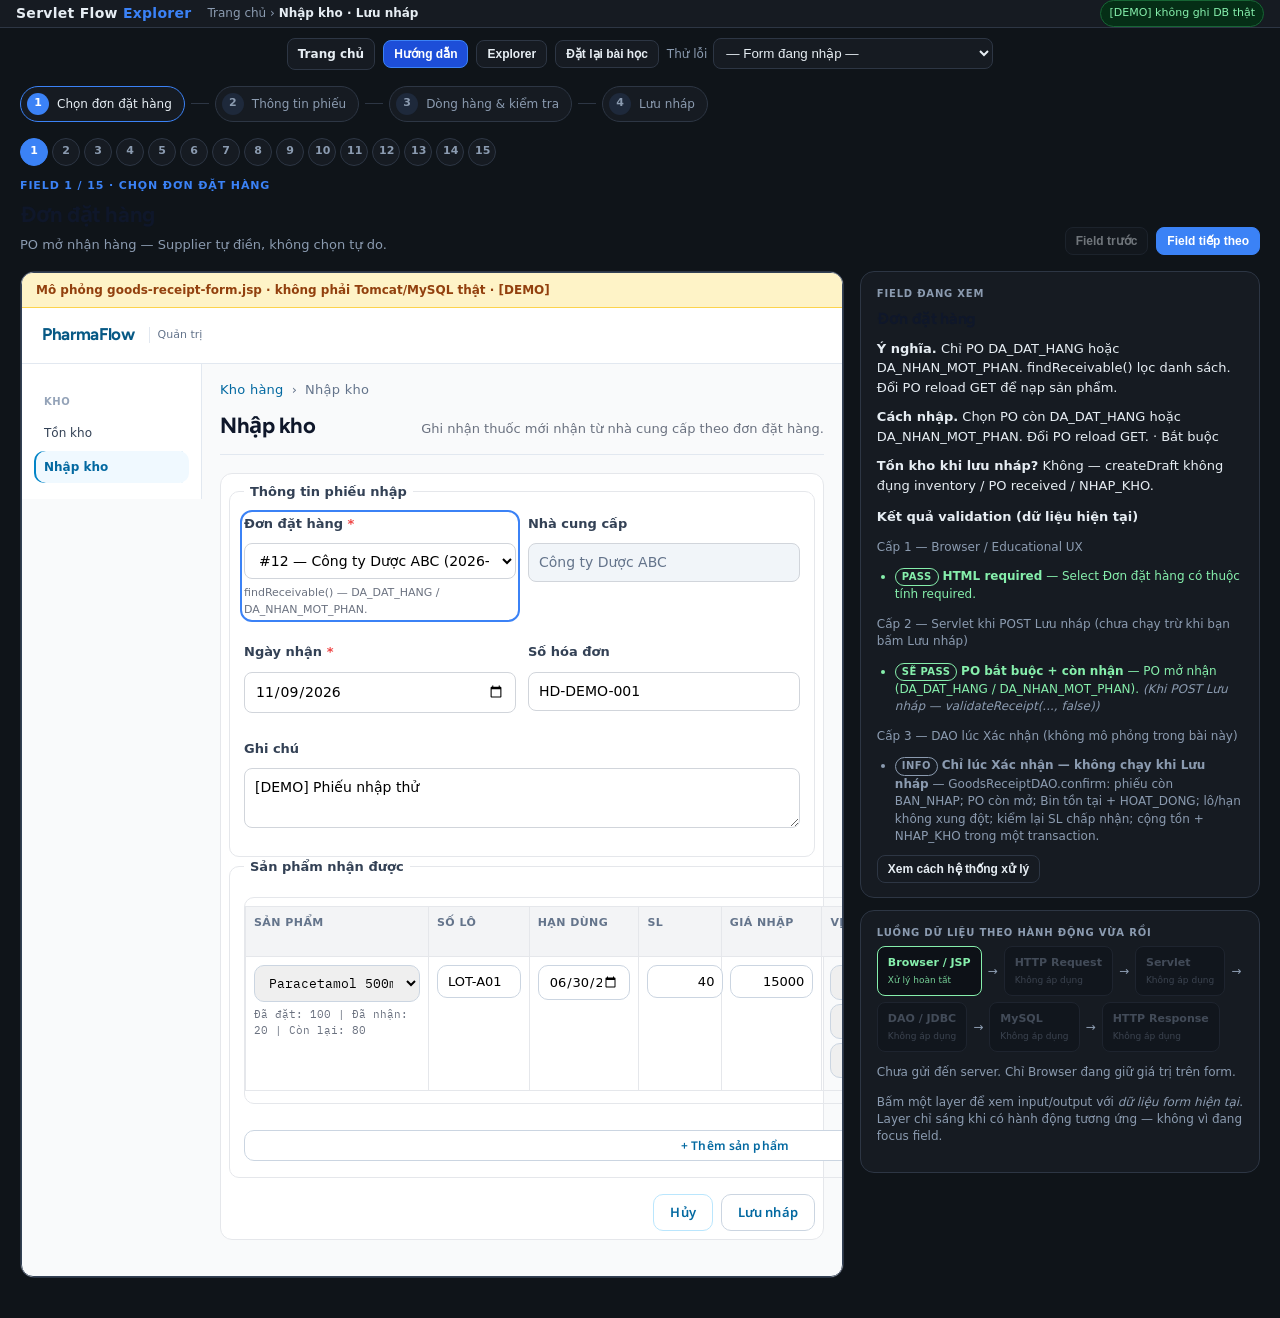
==== commit 15608ce3: "Hoan thien Learning Lab luu nhap: data flow theo hanh dong va validation khop servlet. Sua xoa dong " ====
--- a/nhap-kho-form.html
+++ b/nhap-kho-form.html
@@ -11,7 +11,7 @@
   <header class="sfe-topbar">
     <div class="sfe-logo">Servlet Flow <span>Explorer</span></div>
     <div class="sfe-crumb">
-      <a class="sfe-crumb-link" href="index.html">Learning Lab</a>
+      <a class="sfe-crumb-link" href="index.html">Trang chủ</a>
       › <strong>Nhập kho · Lưu nháp</strong>
     </div>
     <div class="sfe-topbar-right">
@@ -19,16 +19,29 @@
     </div>
   </header>
 
+  <div class="wiz-toolbar">
+    <a class="sfe-btn" href="index.html">Trang chủ</a>
+    <button type="button" class="sfe-btn is-on" id="modeGuided">Hướng dẫn</button>
+    <button type="button" class="sfe-btn" id="modeExplorer">Explorer</button>
+    <button type="button" class="sfe-btn" id="resetLesson">Đặt lại bài học</button>
+    <label class="wiz-scenario-label">Thử lỗi
+      <select id="wizScenario">
+        <option value="">— Form đang nhập —</option>
+      </select>
+    </label>
+  </div>
+
   <div class="wiz-shell">
-    <nav class="wiz-stepper" id="wizStepper" aria-label="Nhóm field trên form JSP"></nav>
+    <nav class="wiz-stepper" id="wizStepper" aria-label="Nhóm field"></nav>
+    <nav class="wiz-progress" id="wizProgress" aria-label="15 field"></nav>
 
     <div class="wiz-head">
       <div>
         <p class="wiz-kicker" id="wizStepLabel">Field 1 / 15</p>
         <h1 id="wizTitle">Đơn đặt hàng</h1>
-        <p class="wiz-sub" id="wizSub">Form JSP đầy đủ — highlight từng ô, panel phải giải thích field + layer.</p>
+        <p class="wiz-sub" id="wizSub">Form JSP đầy đủ — một field mỗi lần, layer theo hành động thật.</p>
       </div>
-      <div class="wiz-nav">
+      <div class="wiz-nav wiz-nav-sticky">
         <button type="button" class="sfe-btn" id="wizBack">Field trước</button>
         <button type="button" class="sfe-btn primary" id="wizNext">Field tiếp theo</button>
       </div>
@@ -39,21 +52,39 @@
         <div id="wizFormPane" class="wiz-form-host"></div>
       </section>
 
-      <aside class="wiz-side">
+      <aside class="wiz-side" id="guidedSide">
         <div class="wiz-panel" id="wizFieldCard"></div>
         <div class="wiz-panel">
-          <p class="wiz-card-kicker">Dữ liệu đi qua các layer</p>
+          <p class="wiz-card-kicker">Luồng dữ liệu theo hành động vừa rồi</p>
           <div class="wiz-layers" id="wizLayers"></div>
           <p class="wiz-muted" id="wizLayerNote"></p>
           <div id="wizLayerDetail" class="wiz-layer-detail"></div>
         </div>
       </aside>
+
+      <aside class="wiz-side is-hidden" id="explorerSide"></aside>
+    </div>
+  </div>
+
+  <div id="sfeModal" class="sfe-modal is-hidden" role="dialog" aria-modal="true">
+    <div class="sfe-modal-card">
+      <p id="sfeModalText"></p>
+      <div class="wiz-nav">
+        <button type="button" class="sfe-btn" id="sfeModalCancel">Ở lại</button>
+        <button type="button" class="sfe-btn primary" id="sfeModalOk">Đồng ý</button>
+      </div>
     </div>
   </div>
 
   <script src="data/demo-catalog.js"></script>
   <script src="data/field-guide.js"></script>
   <script src="data/save-draft-trace.js"></script>
+  <script src="data/nhap-kho-form-actions.js"></script>
+  <script src="data/nhap-kho-nghiep-vu.js"></script>
+  <script src="js/lesson-state.js"></script>
+  <script src="js/validate-receipt.js"></script>
+  <script src="js/data-flow.js"></script>
+  <script src="js/explorer-panel.js"></script>
   <script src="js/wizard.js"></script>
 </body>
 </html>
--- a/css/explorer.css
+++ b/css/explorer.css
@@ -937,10 +937,17 @@
   color: #111827;
 }
 .wiz-form-host .admin-layout {
-  min-height: 0;
+  min-height: unset;
+  height: auto;
+}
+.wiz-form-host .admin-shell {
+  flex: 0 0 auto;
+  min-height: auto;
+  align-items: flex-start;
 }
 .wiz-form-host .admin-main {
   padding: 16px 18px 20px;
+  flex: 1 1 auto;
 }
 .wiz-form-host .wiz-form-card {
   margin: 0;
@@ -1123,3 +1130,133 @@
   padding: 10px;
   font-size: 13px;
 }
+
+.is-hidden { display: none !important; }
+.wiz-toolbar {
+  display: flex;
+  flex-wrap: wrap;
+  gap: 8px;
+  align-items: center;
+  max-width: 1440px;
+  margin: 0 auto;
+  padding: 10px 20px 0;
+}
+.sfe-btn.is-on {
+  border-color: var(--sfe-http);
+  color: #fff;
+  background: #1d4ed8;
+}
+.wiz-scenario-label {
+  margin-left: auto;
+  font-size: 12px;
+  color: var(--sfe-muted);
+  display: flex;
+  gap: 6px;
+  align-items: center;
+}
+.wiz-scenario-label select {
+  max-width: 280px;
+  background: var(--sfe-panel);
+  color: var(--sfe-text);
+  border: 1px solid var(--sfe-border);
+  border-radius: 8px;
+  padding: 6px 8px;
+}
+.wiz-progress {
+  display: flex;
+  flex-wrap: wrap;
+  gap: 4px;
+  margin: 0 0 12px;
+}
+.wiz-dot {
+  width: 28px;
+  height: 28px;
+  border-radius: 50%;
+  border: 1px solid var(--sfe-border);
+  background: var(--sfe-panel);
+  color: var(--sfe-muted);
+  font: inherit;
+  font-size: 11px;
+  font-weight: 700;
+  cursor: pointer;
+}
+.wiz-dot.is-on { background: var(--sfe-http); color: #fff; border-color: var(--sfe-http); }
+.wiz-dot.is-done { border-color: #166534; color: #86efac; }
+.wiz-layer {
+  display: inline-flex;
+  flex-direction: column;
+  align-items: flex-start;
+  gap: 2px;
+}
+.wiz-layer small {
+  font-weight: 500;
+  font-size: 9px;
+  opacity: .85;
+}
+.wiz-layer.is-na { opacity: .38; }
+.wiz-layer.is-idle { opacity: .5; }
+.wiz-layer.is-done { border-color: #86efac; color: #86efac; }
+.wiz-layer.is-running { border-color: var(--sfe-http); color: #93c5fd; }
+.wiz-layer.is-error { border-color: #f87171; color: #fecaca; background: #450a0a; }
+.wiz-checks { margin: 0 0 10px; padding-left: 18px; font-size: 12px; line-height: 1.45; }
+.wiz-check { margin: 4px 0; }
+.wiz-check--pass { color: #86efac; }
+.wiz-check--fail { color: #fca5a5; }
+.wiz-check--info { color: var(--sfe-muted); }
+.wiz-badge {
+  display: inline-block;
+  font-size: 10px;
+  font-weight: 800;
+  letter-spacing: .04em;
+  text-transform: uppercase;
+  padding: 1px 6px;
+  border-radius: 999px;
+  border: 1px solid currentColor;
+}
+.wiz-h4 { margin: 12px 0 6px; font-size: 13px; }
+.wiz-form-host .is-error-field {
+  outline: 2px solid #ef4444;
+  outline-offset: 2px;
+  border-radius: 8px;
+}
+.sfe-form-errors {
+  background: #fef2f2;
+  border: 1px solid #fca5a5;
+  color: #7f1d1d;
+  padding: 10px 12px;
+  border-radius: 8px;
+  margin-bottom: 12px;
+  font-size: 13px;
+}
+.sfe-modal {
+  position: fixed;
+  inset: 0;
+  background: rgba(0,0,0,.55);
+  display: grid;
+  place-items: center;
+  z-index: 40;
+  padding: 16px;
+}
+.sfe-modal-card {
+  background: var(--sfe-panel);
+  border: 1px solid var(--sfe-border);
+  border-radius: 12px;
+  padding: 18px;
+  max-width: 440px;
+  width: 100%;
+  color: var(--sfe-text);
+}
+.wiz-nav-sticky { flex-shrink: 0; }
+@media (max-width: 900px) {
+  .wiz-scenario-label { margin-left: 0; width: 100%; }
+  .wiz-scenario-label select { flex: 1; max-width: none; }
+  .wiz-head { flex-direction: column; align-items: stretch; }
+  .wiz-nav { position: sticky; bottom: 0; background: var(--sfe-bg); padding: 8px 0; z-index: 5; }
+  .wiz-side { position: static; }
+  .sfe-frame .admin-sidebar { display: none; }
+}
+@media (max-width: 640px) {
+  .wiz-shell { padding: 12px 12px 32px; }
+  .wiz-toolbar { padding: 8px 12px 0; }
+  .wiz-head h1 { font-size: 18px; }
+}
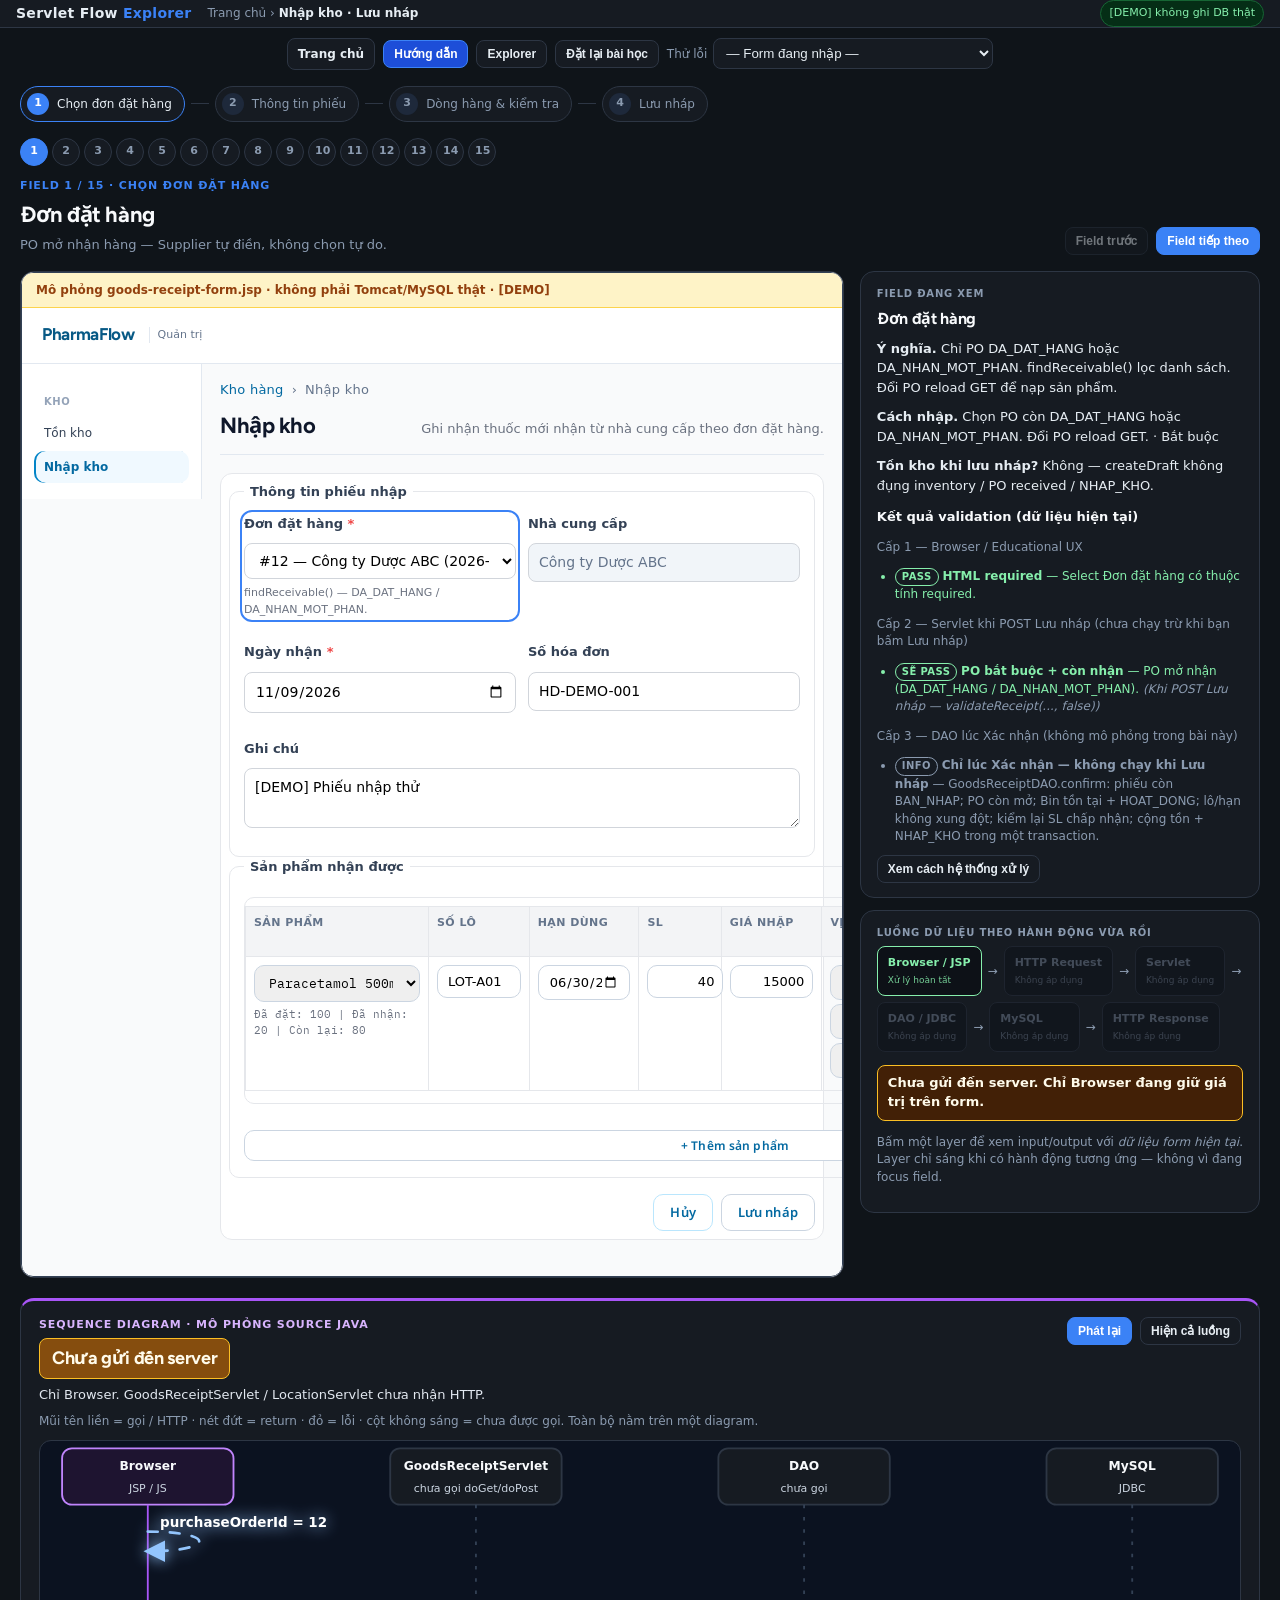
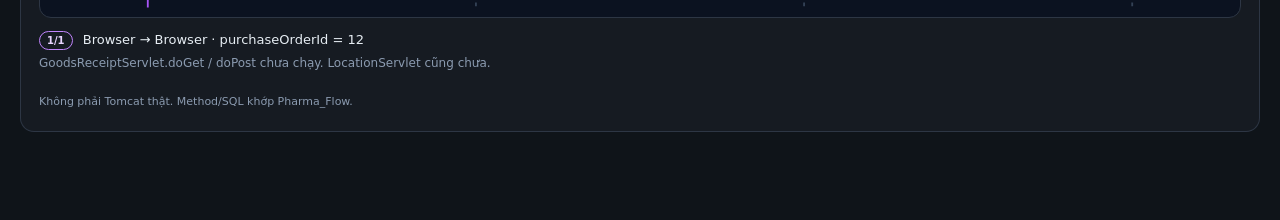
==== commit 8d1741c6: "ani" ====
--- a/nhap-kho-form.html
+++ b/nhap-kho-form.html
@@ -5,7 +5,7 @@
   <meta name="viewport" content="width=device-width, initial-scale=1.0">
   <title>Form nhập kho — PharmaFlow Learning Lab</title>
   <link rel="stylesheet" href="css/main.css">
-  <link rel="stylesheet" href="css/explorer.css">
+  <link rel="stylesheet" href="css/explorer.css?v=seq2">
 </head>
 <body class="wiz-page">
   <header class="sfe-topbar">
@@ -64,6 +64,8 @@
 
       <aside class="wiz-side is-hidden" id="explorerSide"></aside>
     </div>
+
+    <section class="be-stage" id="wizBackend" aria-label="Sequence diagram luồng Java"></section>
   </div>
 
   <div id="sfeModal" class="sfe-modal is-hidden" role="dialog" aria-modal="true">
@@ -83,8 +85,9 @@
   <script src="data/nhap-kho-nghiep-vu.js"></script>
   <script src="js/lesson-state.js"></script>
   <script src="js/validate-receipt.js"></script>
-  <script src="js/data-flow.js"></script>
+  <script src="js/data-flow.js?v=seq2"></script>
+  <script src="js/backend-viz.js?v=seq2"></script>
   <script src="js/explorer-panel.js"></script>
-  <script src="js/wizard.js"></script>
+  <script src="js/wizard.js?v=seq2"></script>
 </body>
 </html>
--- a/css/explorer.css
+++ b/css/explorer.css
@@ -1260,3 +1260,105 @@
   .wiz-toolbar { padding: 8px 12px 0; }
   .wiz-head h1 { font-size: 18px; }
 }
+
+/* --- Sequence diagram (backend flow animation) --- */
+.be-stage {
+  margin: 20px 0 48px;
+  padding: 16px 18px 20px;
+  background: var(--sfe-panel);
+  border: 1px solid var(--sfe-border);
+  border-radius: 14px;
+  border-top: 3px solid var(--sfe-ctrl);
+}
+.be-head {
+  display: flex;
+  justify-content: space-between;
+  gap: 16px;
+  align-items: flex-start;
+  flex-wrap: wrap;
+  margin-bottom: 8px;
+}
+.be-kicker {
+  margin: 0 0 4px;
+  font-size: 11px;
+  font-weight: 800;
+  letter-spacing: .08em;
+  text-transform: uppercase;
+  color: #d8b4fe;
+}
+.be-stage h2,
+.be-stage h2.be-title,
+.wiz-head h1,
+.wiz-panel h3,
+.wiz-panel h4 {
+  color: #f8fafc;
+}
+.be-stage h2.be-title {
+  margin: 0;
+  font-size: 18px;
+  display: inline-block;
+  background: #1e3a5f;
+  border: 1px solid #60a5fa;
+  padding: 6px 12px;
+  border-radius: 8px;
+  color: #eff6ff;
+}
+.be-stage.is-idle h2.be-title {
+  background: #854d0e;
+  border-color: #fbbf24;
+  color: #fffbeb;
+}
+.be-sum { margin: 6px 0 0; color: #e2e8f0; font-size: 13px; max-width: 72ch; }
+#wizLayerNote {
+  color: #fffbeb;
+  background: #422006;
+  border: 1px solid #fbbf24;
+  border-radius: 8px;
+  padding: 8px 10px;
+  font-weight: 600;
+  font-size: 13px;
+}
+.be-nav { display: flex; gap: 8px; align-items: center; flex-shrink: 0; }
+.seq-legend { font-size: 12px; color: var(--sfe-muted); margin: 0 0 10px; }
+.seq-scroll { overflow-x: auto; background: #0b1220; border: 1px solid var(--sfe-border); border-radius: 12px; }
+.seq-svg { display: block; width: 100%; min-width: 720px; height: auto; color: #93c5fd; }
+.seq-box { fill: #161b22; stroke: #2d3644; stroke-width: 1.5; }
+.seq-box-t { fill: #f8fafc; font-size: 10px; font-weight: 700; font-family: var(--sfe-font); }
+.seq-box-s { fill: #cbd5e1; font-size: 9px; font-family: var(--sfe-font); }
+.seq-life { stroke: #334155; stroke-width: 1.5; stroke-dasharray: 3 7; }
+.seq-actor.is-live .seq-box { stroke: #c084fc; fill: #1e1430; }
+.seq-actor.is-live .seq-life { stroke: #a855f7; stroke-dasharray: none; }
+.seq-msg { color: #93c5fd; cursor: pointer; }
+.seq-msg .seq-line { stroke: currentColor; fill: none; stroke-width: 2.2; stroke-linecap: round; }
+.seq-msg .seq-lab { fill: #e2e8f0; font-size: 11px; font-family: var(--sfe-font); }
+.seq-msg.kind-return { color: #86efac; }
+.seq-msg.kind-return .seq-line { stroke-dasharray: 5 4; }
+.seq-msg.kind-error, .seq-msg.st-error { color: #f87171; }
+.seq-msg.kind-note, .seq-msg.st-skip { color: #64748b; }
+.seq-msg.is-future { opacity: .42; }
+.seq-msg.is-past { opacity: .78; }
+.seq-msg.is-on { opacity: 1; filter: drop-shadow(0 0 6px currentColor); }
+.seq-msg.is-on .seq-line {
+  stroke-dasharray: 8 10;
+  animation: seq-flow 0.55s linear infinite;
+}
+.seq-msg.is-on .seq-lab { font-weight: 700; fill: #fff; }
+@keyframes seq-flow {
+  to { stroke-dashoffset: -36; }
+}
+.be-caption { min-height: 52px; margin-top: 12px; }
+.be-cap-now { margin: 0 0 4px; font-size: 13px; }
+.be-cap-note { margin: 0; font-size: 12px; color: var(--sfe-muted); }
+.be-cap-empty { color: var(--sfe-muted); font-size: 13px; }
+.seq-chip {
+  display: inline-block;
+  font-size: 10px;
+  font-weight: 800;
+  padding: 1px 7px;
+  border-radius: 999px;
+  border: 1px solid #c084fc;
+  color: #e9d5ff;
+  margin-right: 6px;
+}
+.be-sql { border-left: 3px solid var(--sfe-dao); margin-top: 8px; }
+.be-note { font-size: 11px; color: var(--sfe-muted); margin: 12px 0 0; }
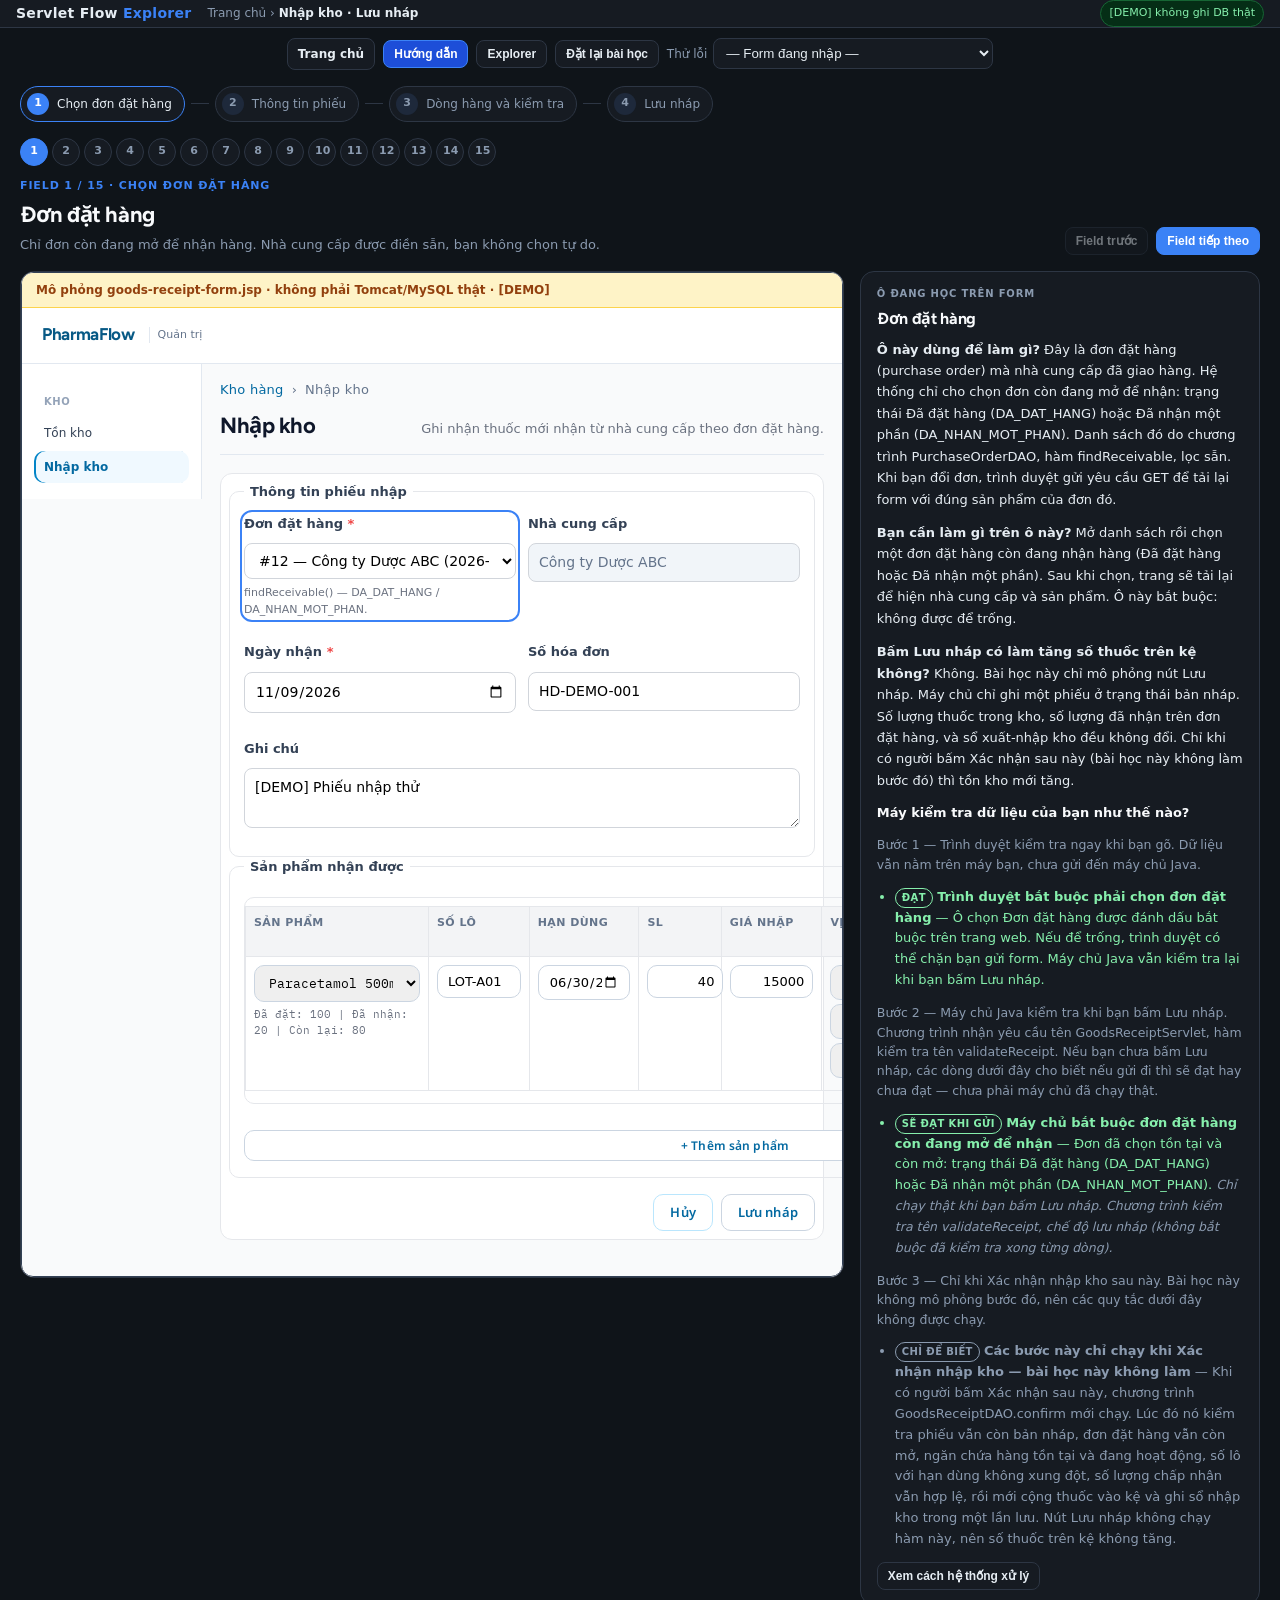
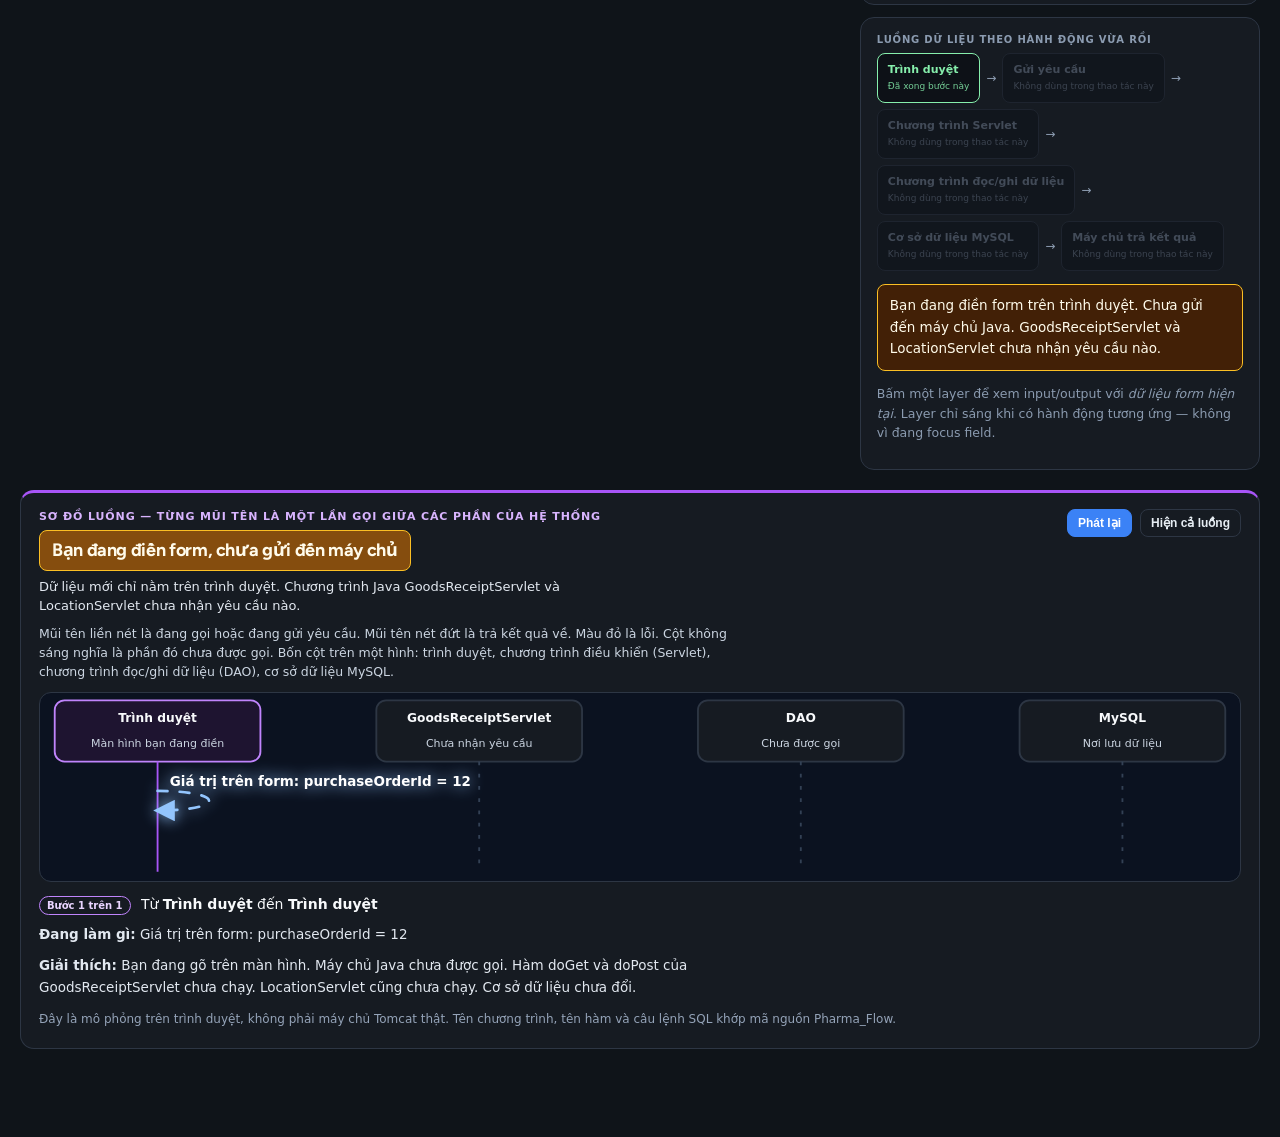
==== commit 877f6a08: "giai thich" ====
--- a/nhap-kho-form.html
+++ b/nhap-kho-form.html
@@ -5,7 +5,7 @@
   <meta name="viewport" content="width=device-width, initial-scale=1.0">
   <title>Form nhập kho — PharmaFlow Learning Lab</title>
   <link rel="stylesheet" href="css/main.css">
-  <link rel="stylesheet" href="css/explorer.css?v=seq2">
+  <link rel="stylesheet" href="css/explorer.css?v=plain1">
 </head>
 <body class="wiz-page">
   <header class="sfe-topbar">
@@ -79,15 +79,15 @@
   </div>
 
   <script src="data/demo-catalog.js"></script>
-  <script src="data/field-guide.js"></script>
-  <script src="data/save-draft-trace.js"></script>
+  <script src="data/field-guide.js?v=plain1"></script>
+  <script src="data/save-draft-trace.js?v=plain1"></script>
   <script src="data/nhap-kho-form-actions.js"></script>
   <script src="data/nhap-kho-nghiep-vu.js"></script>
   <script src="js/lesson-state.js"></script>
-  <script src="js/validate-receipt.js"></script>
-  <script src="js/data-flow.js?v=seq2"></script>
-  <script src="js/backend-viz.js?v=seq2"></script>
-  <script src="js/explorer-panel.js"></script>
-  <script src="js/wizard.js?v=seq2"></script>
+  <script src="js/validate-receipt.js?v=plain1"></script>
+  <script src="js/data-flow.js?v=plain1"></script>
+  <script src="js/backend-viz.js?v=plain1"></script>
+  <script src="js/explorer-panel.js?v=plain1"></script>
+  <script src="js/wizard.js?v=plain2"></script>
 </body>
 </html>
--- a/css/explorer.css
+++ b/css/explorer.css
@@ -1014,8 +1014,8 @@
   font-weight: 700;
 }
 .wiz-panel h3 { margin: 0 0 8px; font-size: 16px; }
-.wiz-prose { font-size: 13px; line-height: 1.5; margin: 0 0 10px; }
-.wiz-muted { font-size: 12px; color: var(--sfe-muted); line-height: 1.45; }
+.wiz-prose { font-size: 13px; line-height: 1.65; margin: 0 0 12px; }
+.wiz-muted { font-size: 12.5px; color: var(--sfe-muted); line-height: 1.55; }
 .wiz-dl {
   display: grid;
   grid-template-columns: 110px 1fr;
@@ -1198,7 +1198,7 @@
 .wiz-layer.is-done { border-color: #86efac; color: #86efac; }
 .wiz-layer.is-running { border-color: var(--sfe-http); color: #93c5fd; }
 .wiz-layer.is-error { border-color: #f87171; color: #fecaca; background: #450a0a; }
-.wiz-checks { margin: 0 0 10px; padding-left: 18px; font-size: 12px; line-height: 1.45; }
+.wiz-checks { margin: 0 0 12px; padding-left: 18px; font-size: 13px; line-height: 1.6; }
 .wiz-check { margin: 4px 0; }
 .wiz-check--pass { color: #86efac; }
 .wiz-check--fail { color: #fca5a5; }
@@ -1314,12 +1314,13 @@
   background: #422006;
   border: 1px solid #fbbf24;
   border-radius: 8px;
-  padding: 8px 10px;
-  font-weight: 600;
-  font-size: 13px;
+  padding: 10px 12px;
+  font-weight: 500;
+  font-size: 13.5px;
+  line-height: 1.6;
 }
 .be-nav { display: flex; gap: 8px; align-items: center; flex-shrink: 0; }
-.seq-legend { font-size: 12px; color: var(--sfe-muted); margin: 0 0 10px; }
+.seq-legend { font-size: 12.5px; color: #cbd5e1; margin: 0 0 10px; line-height: 1.55; max-width: 90ch; }
 .seq-scroll { overflow-x: auto; background: #0b1220; border: 1px solid var(--sfe-border); border-radius: 12px; }
 .seq-svg { display: block; width: 100%; min-width: 720px; height: auto; color: #93c5fd; }
 .seq-box { fill: #161b22; stroke: #2d3644; stroke-width: 1.5; }
@@ -1346,10 +1347,10 @@
 @keyframes seq-flow {
   to { stroke-dashoffset: -36; }
 }
-.be-caption { min-height: 52px; margin-top: 12px; }
-.be-cap-now { margin: 0 0 4px; font-size: 13px; }
-.be-cap-note { margin: 0; font-size: 12px; color: var(--sfe-muted); }
-.be-cap-empty { color: var(--sfe-muted); font-size: 13px; }
+.be-caption { min-height: 88px; margin-top: 12px; }
+.be-cap-now { margin: 0 0 8px; font-size: 14px; color: #f8fafc; }
+.be-cap-note { margin: 0 0 8px; font-size: 13.5px; color: #e2e8f0; line-height: 1.65; max-width: 92ch; }
+.be-cap-empty { color: #cbd5e1; font-size: 13.5px; }
 .seq-chip {
   display: inline-block;
   font-size: 10px;
@@ -1361,4 +1362,4 @@
   margin-right: 6px;
 }
 .be-sql { border-left: 3px solid var(--sfe-dao); margin-top: 8px; }
-.be-note { font-size: 11px; color: var(--sfe-muted); margin: 12px 0 0; }
+.be-note { font-size: 12px; color: #94a3b8; margin: 12px 0 0; line-height: 1.5; }
